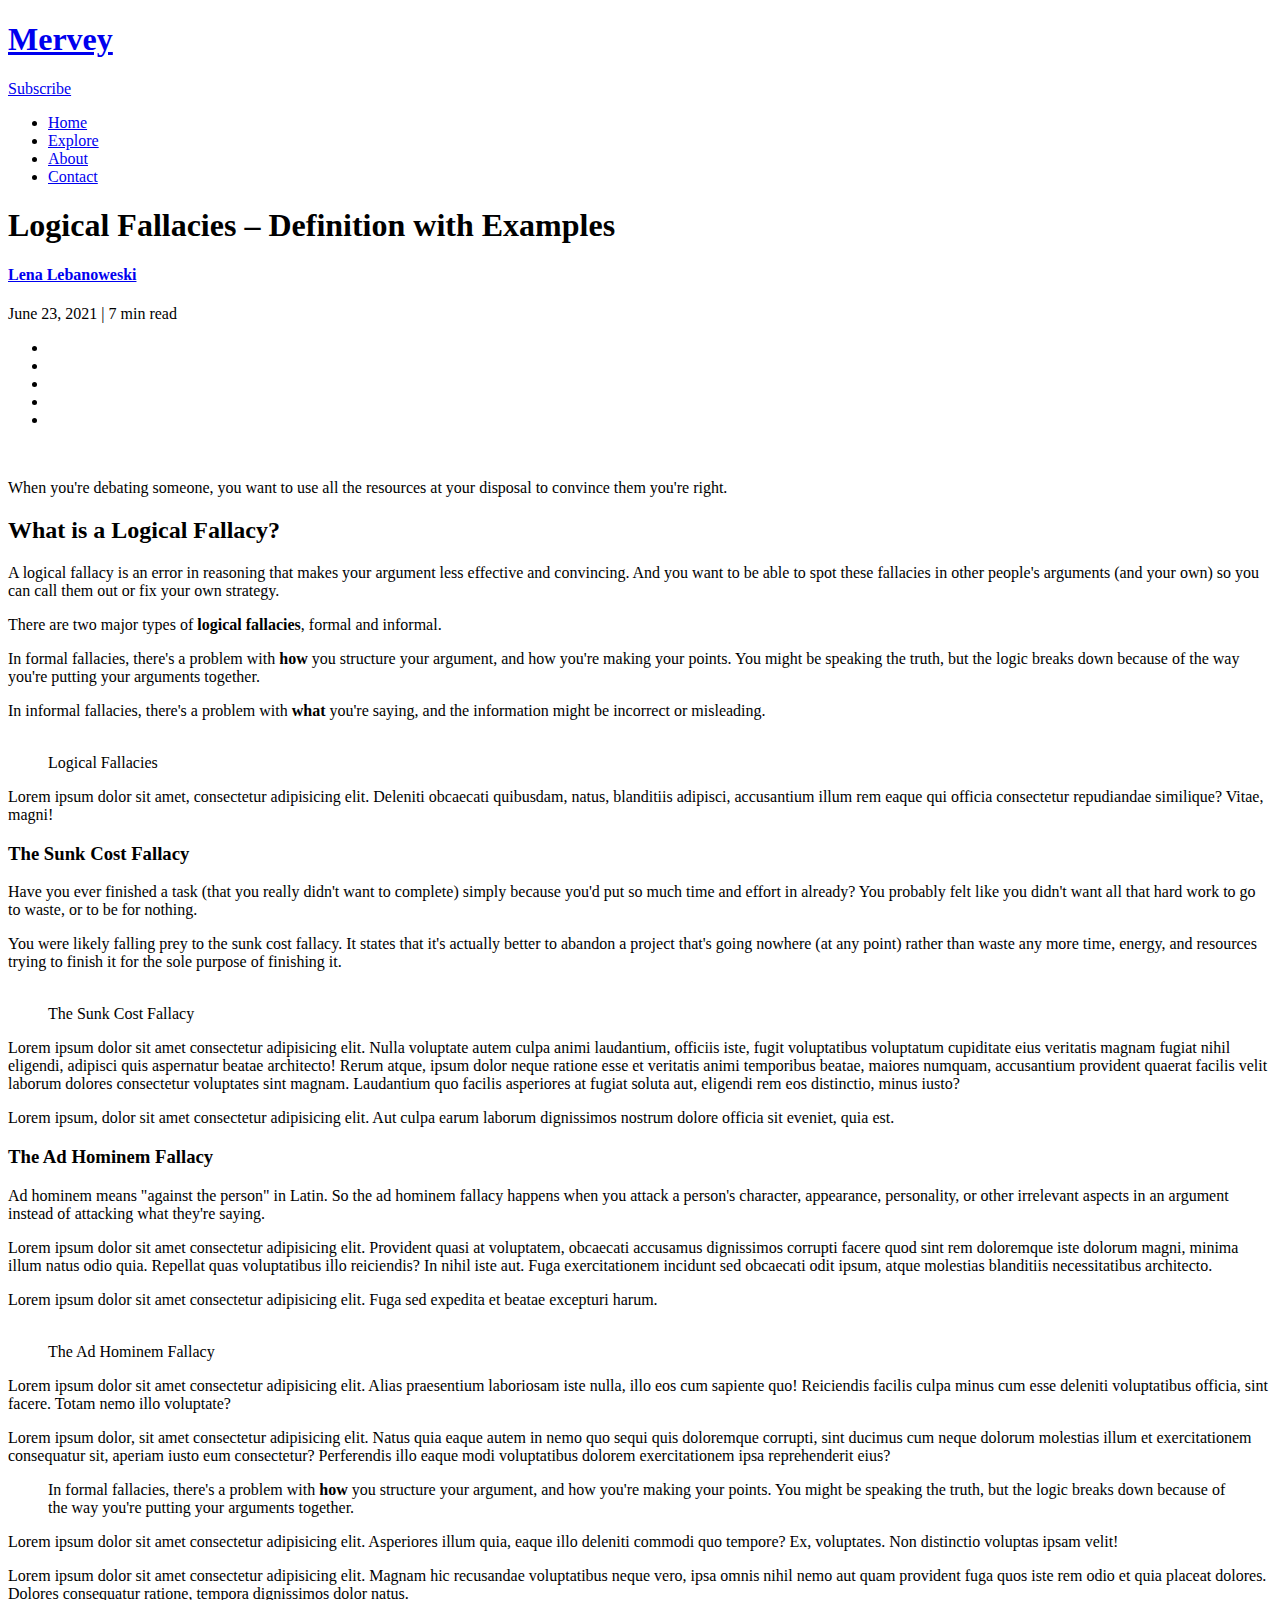
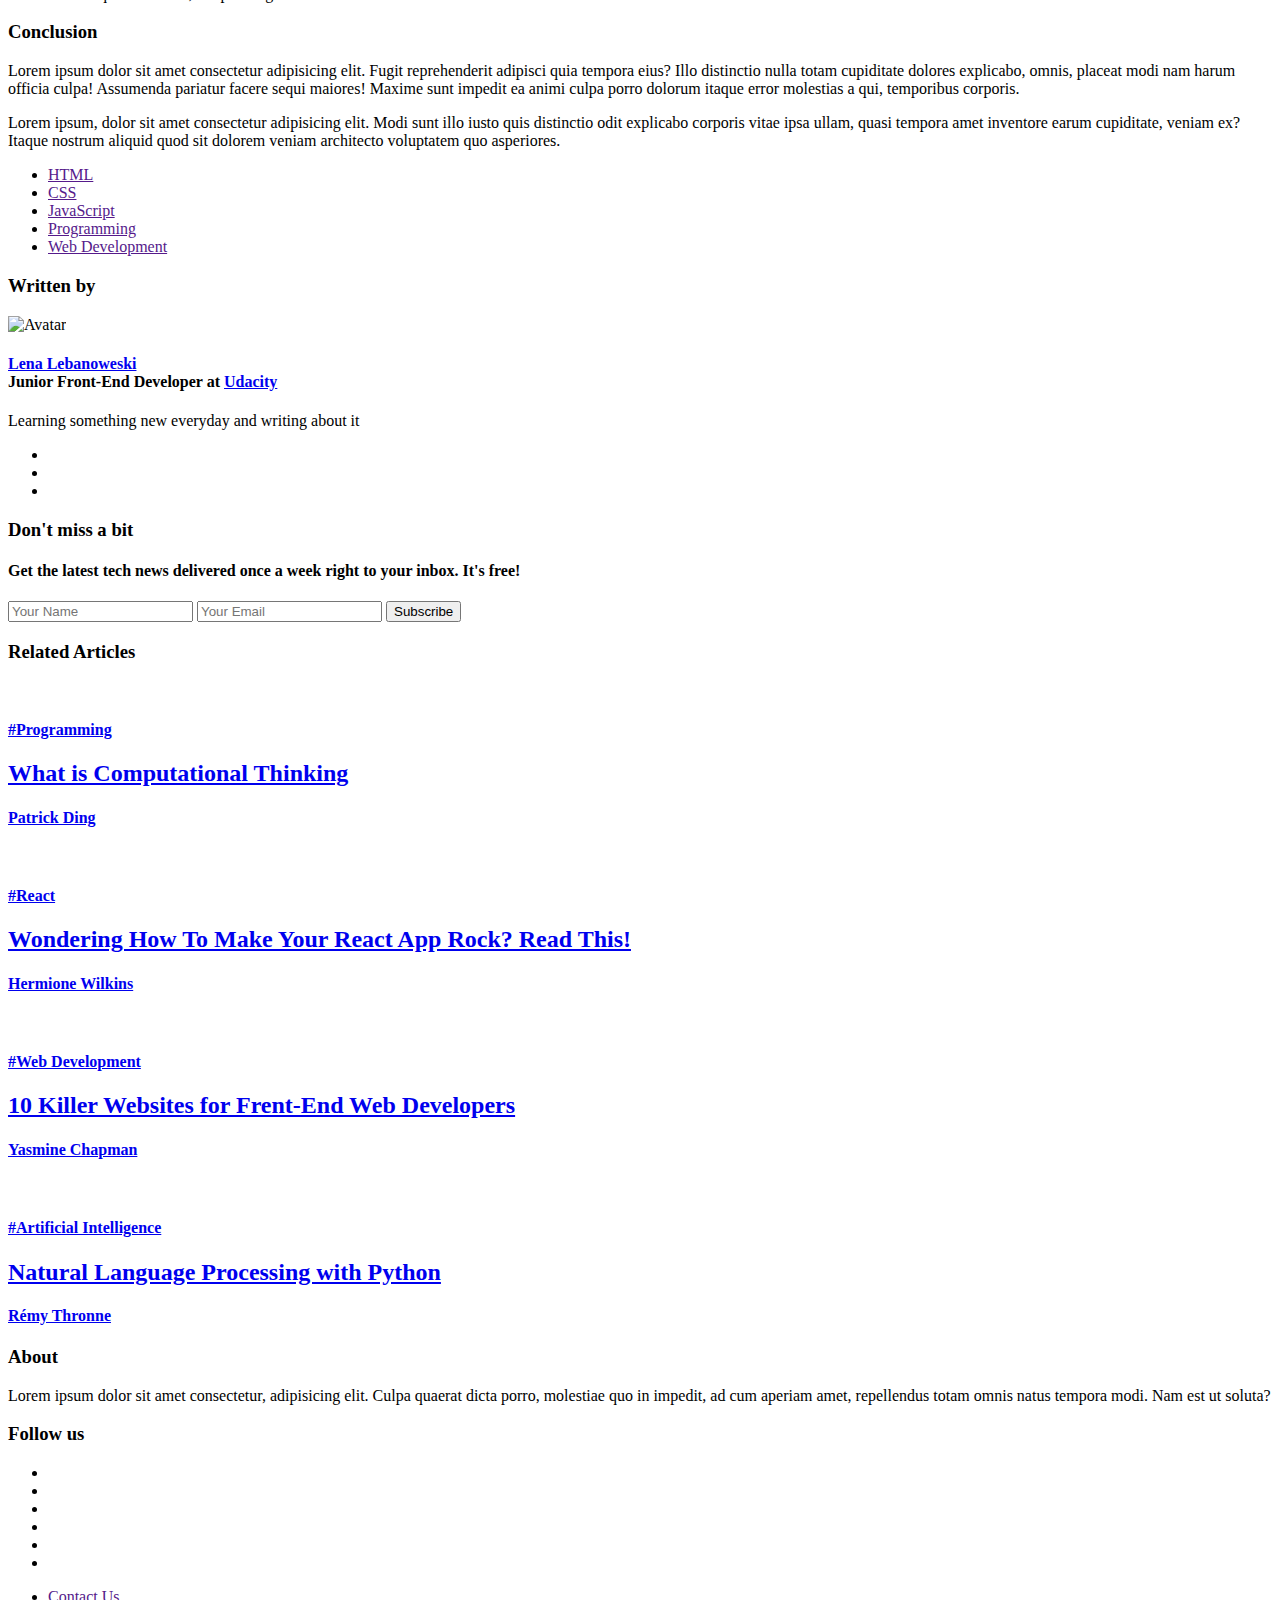
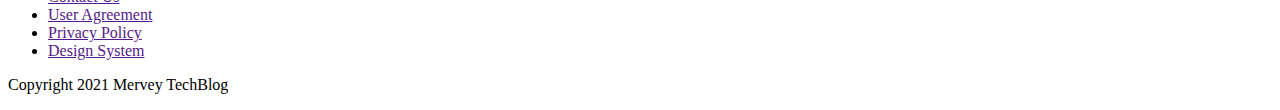
==== html/post.html @ 6711be37 "style: minor updates" ====
<!DOCTYPE html>
<html lang="en">
<head>
  <meta charset="UTF-8">
  <meta http-equiv="X-UA-Compatible" content="IE=edge">
  <meta name="viewport" content="width=device-width, initial-scale=1.0">
  <link rel="stylesheet" href="../css/main.css">

  <title>Post</title>
</head>
<body>
  <div class="page-container grid grid-post">
    <header role="banner">
      <div class="header-container">
        <h1 class="logo"><a href="../index.html" class="logo-link">Mervey</a></h1>
        
        <div class="cta-top"><a href="#cta" class="btn-primary">Subscribe</a></div>

        <nav class="navbar" role="navigation">
          <ul>
            <li class="nav-item"><a href="../index.html" class="nav-link">Home</a></li>
            <li class="nav-item"><a href="#" class="nav-link">Explore</a></li>
            <li class="nav-item"><a href="#" class="nav-link">About</a></li>
            <li class="nav-item"><a href="#" class="nav-link">Contact</a></li>
          </ul>
        </nav>
      </div>
    </header>

    <article class="post grid grid-post-content" role="main">
      <section class="post-header">
        <H1 class="post-title">Logical Fallacies – Definition with Examples</H1>      
    
        <div class="post-meta">
          <div class="infobar">
            <H4 class="author-info"><a href="#">Lena Lebanoweski</a></H4>
            <p><span class="date">June 23, 2021</span> | <span class="time">7 min read</span></p>
          </div>

          <ul class="social-list">
            <li><a href="#"><i class="icon icon-s facebook-icon" title="Facebook"></i></a></li>
            <li><a href="#"><i class="icon icon-s twitter-icon" title="Twitter"></i></a></li>
            <li><a href="#"><i class="icon icon-s linkedin-icon" title="LinkedIn"></i></a></li>
            <li><a href="#"><i class="icon icon-s email-icon" title="Email"></i></a></li>
            <li><a href="#"><i class="icon icon-s bookmark-icon" title="Save story"></i></a></li>
          </ul>
        </div>
      </section>
  
      <section class="post-main-media">
        <img src="../img/post/post-main-image.jpg" class="post-main-image" alt="">
      </section>
  
      <section class="post-body">
  
        <p class="post-intro">When you're debating someone, you want to use all the resources at your disposal to convince them you're right.</p>
        
        <h2>What is a Logical Fallacy?</h2>
        
        <p>A logical fallacy is an error in reasoning that makes your argument less effective and convincing. And you want to be able to spot these fallacies in other people's arguments (and your own) so you can call them out or fix your own strategy.</p>
        
        <p>There are two major types of <b class="keywords">logical fallacies</b>, formal and informal.</p>
        
        <p>In formal fallacies, there's a problem with <strong>how</strong> you structure your argument, and how you're making your points. You might be speaking the truth, but the logic breaks down because of the way you're putting your arguments together.</p>

        <p>In informal fallacies, there's a problem with <strong>what</strong> you're saying, and the information might be incorrect or misleading.</p>

        <figure>
          <img src="../img/post/logical-fallacy.jpg" class="post-image" alt="">
          <figcaption class="post-image-caption">Logical Fallacies</figcaption>
        </figure>

        <p>Lorem ipsum dolor sit amet, consectetur adipisicing elit. Deleniti obcaecati quibusdam, natus, blanditiis adipisci, accusantium illum rem eaque qui officia consectetur repudiandae similique? Vitae, magni!</p>

        <h3>The Sunk Cost Fallacy</h3>
        
        
        <p>Have you ever finished a task (that you really didn't want to complete) simply because you'd put so much time and effort in already? You probably felt like you didn't want all that hard work to go to waste, or to be for nothing.</p>

        <p>You were likely falling prey to the sunk cost fallacy. It states that it's actually better to abandon a project that's going nowhere (at any point) rather than waste any more time, energy, and resources trying to finish it for the sole purpose of finishing it.</p>

        <figure>
          <img src="../img/post/sunk-cost-fallacy.jpg" class="post-image" alt="">
          <figcaption class="post-image-caption">The Sunk Cost Fallacy</figcaption>
        </figure>

        <p>Lorem ipsum dolor sit amet consectetur adipisicing elit. Nulla voluptate autem culpa animi laudantium, officiis iste, fugit voluptatibus voluptatum cupiditate eius veritatis magnam fugiat nihil eligendi, adipisci quis aspernatur beatae architecto! Rerum atque, ipsum dolor neque ratione esse et veritatis animi temporibus beatae, maiores numquam, accusantium provident quaerat facilis velit laborum dolores consectetur voluptates sint magnam. Laudantium quo facilis asperiores at fugiat soluta aut, eligendi rem eos distinctio, minus iusto?</p>

        <p>Lorem ipsum, dolor sit amet consectetur adipisicing elit. Aut culpa earum laborum dignissimos nostrum dolore officia sit eveniet, quia est.</p>

        <h3>The Ad Hominem Fallacy</h3>

        <p>Ad hominem means "against the person" in Latin. So the ad hominem fallacy happens when you attack a person's character, appearance, personality, or other irrelevant aspects in an argument instead of attacking what they're saying.</p>
        
        <p>Lorem ipsum dolor sit amet consectetur adipisicing elit. Provident quasi at voluptatem, obcaecati accusamus dignissimos corrupti facere quod sint rem doloremque iste dolorum magni, minima illum natus odio quia. Repellat quas voluptatibus illo reiciendis? In nihil iste aut. Fuga exercitationem incidunt sed obcaecati odit ipsum, atque molestias blanditiis necessitatibus architecto.</p>
        
        <p>Lorem ipsum dolor sit amet consectetur adipisicing elit. Fuga sed expedita et beatae excepturi harum.</p>

        <figure>
          <img src="../img/post/ad-hominem-fallacy.jpg" class="post-image" alt="">
          <figcaption class="post-image-caption">The Ad Hominem Fallacy</figcaption>
        </figure>

        <p>Lorem ipsum dolor sit amet consectetur adipisicing elit. Alias praesentium laboriosam iste nulla, illo eos cum sapiente quo! Reiciendis facilis culpa minus cum esse deleniti voluptatibus officia, sint facere. Totam nemo illo voluptate?</p>

        <p>Lorem ipsum dolor, sit amet consectetur adipisicing elit. Natus quia eaque autem in nemo quo sequi quis doloremque corrupti, sint ducimus cum neque dolorum molestias illum et exercitationem consequatur sit, aperiam iusto eum consectetur? Perferendis illo eaque modi voluptatibus dolorem exercitationem ipsa reprehenderit eius?</p>

        <blockquote>
          <p class="quote">In formal fallacies, there's a problem with <strong>how</strong> you structure your argument, and how you're making your points. You might be speaking the truth, but the logic breaks down because of the way you're putting your arguments together.</p>
        </blockquote>

        <p>Lorem ipsum dolor sit amet consectetur adipisicing elit. Asperiores illum quia, eaque illo deleniti commodi quo tempore? Ex, voluptates. Non distinctio voluptas ipsam velit!</p>

        <p>Lorem ipsum dolor sit amet consectetur adipisicing elit. Magnam hic recusandae voluptatibus neque vero, ipsa omnis nihil nemo aut quam provident fuga quos iste rem odio et quia placeat dolores. Dolores consequatur ratione, tempora dignissimos dolor natus.</p>

        <h3>Conclusion</h3>

        <p>Lorem ipsum dolor sit amet consectetur adipisicing elit. Fugit reprehenderit adipisci quia tempora eius? Illo distinctio nulla totam cupiditate dolores explicabo, omnis, placeat modi nam harum officia culpa! Assumenda pariatur facere sequi maiores! Maxime sunt impedit ea animi culpa porro dolorum itaque error molestias a qui, temporibus corporis.</p>

        <p>Lorem ipsum, dolor sit amet consectetur adipisicing elit. Modi sunt illo iusto quis distinctio odit explicabo corporis vitae ipsa ullam, quasi tempora amet inventore earum cupiditate, veniam ex? Itaque nostrum aliquid quod sit dolorem veniam architecto voluptatem quo asperiores.</p>
  
      </section>

      <section class="tags">
        <ul class="tags-list">
          <li class="tag-item"><a href="" class="tag-link">HTML</a></li>
          <li class="tag-item"><a href="" class="tag-link">CSS</a></li>
          <li class="tag-item"><a href="" class="tag-link">JavaScript</a></li>
          <li class="tag-item"><a href="" class="tag-link">Programming</a></li>
          <li class="tag-item"><a href="" class="tag-link">Web Development</a></li>
        </ul>
      </section>
      
      <section class="author-profile">
        <h3 class="section-title">Written by</h3>
        <div class="card-container">
          <div class="card-header">
            <img src="../img/avatar/L-Lebanoweski.jpg" alt="Avatar" class="avatar-l">
            <H4 class="author-info"><a href="#">Lena Lebanoweski</a><br><span>Junior Front-End Developer at <a href="#" class="company-link">Udacity</a></span></H4>
            
          </div>
          <div class="card-body">
            <p class="summary">Learning something new everyday and writing about it</p>
          </div>
          <div class="card-footer">
            <ul class="social-list">
              <li><a href="#"><i class="icon icon-s facebook-icon"></i></a></li>
              <li><a href="#"><i class="icon icon-s twitter-icon"></i></a></li>
              <li><a href="#"><i class="icon icon-s linkedin-icon"></i></a></li>
            </ul>
          </div>
        </div>
      </section>

    </article>

    <aside id="post-sidebar"> 
      <section class="cta" id="cta">
        <H3>Don't miss a bit</H3>
        <h4>Get the latest tech news delivered once a week right to your inbox. It's free!</h4>
        <form action="">
          <input id="name" type="text" placeholder="Your Name">
          <input id="email" type="email" placeholder="Your Email">
          <input class="btn-primary" type="submit" name="subscribe" value="Subscribe">
        </form>
      </section> 

      <section class="related">
        <h3 class="section-title">Related Articles</h3>
        <div class="related-container">

          <article class="card">
            <a href="#" class="image-link"><img src="../img/home/latest-2.jpeg" alt="" class="card-img"></a>
            <div class="card-container">
              <div class="card-header">
                <H4 class="post-tag"><a href="#" class="tag-link">#Programming</a></H4>
              </div>
              <div class="card-body">
                <H2 class="headline"><a href="#">What is Computational Thinking</a></H2>
              </div>
              <div class="card-footer">
                <H4 class="author-info"><a href="#">Patrick Ding</a></H4>
              </div>
            </div>
          </article>

          <article class="card">
            <a href="#" class="image-link"><img src="../img/home/featured-1.jpg" alt="" class="card-img"></a>
            <div class="card-container">
              <div class="card-header">
                <H4 class="post-tag"><a href="#" class="tag-link">#React</a></H4>
              </div>
              <div class="card-body">
                <H2 class="headline"><a href="#">Wondering How To Make Your React App Rock? Read This!</a></H2>
              </div>
              <div class="card-footer">
                <H4 class="author-info"><a href="#">Hermione Wilkins</a></H4>
              </div>
            </div>
          </article>

          <article class="card">
            <a href="#" class="image-link"><img src="../img/home/featured-3.jpg" alt="" class="card-img"></a>
            <div class="card-container">
              <div class="card-header">
                <H4 class="post-tag"><a href="#" class="tag-link">#Web Development</a></H4>
              </div>
              <div class="card-body">
                <H2 class="headline"><a href="#">10 Killer Websites for Frent-End Web Developers</a></H2>
              </div>
              <div class="card-footer">
                <H4 class="author-info"><a href="#">Yasmine Chapman</a></H4>
              </div>
            </div>
          </article>

          <article class="card">
            <a href="#" class="image-link"><img src="../img/home/latest-4.jpg" alt="" class="card-img"></a>
            <div class="card-container">
              <div class="card-header">
                <H4 class="post-tag"><a href="#" class="tag-link">#Artificial Intelligence</a></H4>
              </div>
              <div class="card-body">
                <H2 class="headline"><a href="#">Natural Language Processing with Python</a></H2>
              </div>
              <div class="card-footer">
                <H4 class="author-info"><a href="#">Rémy Thronne</a></H4>
              </div>
            </div>
          </article>
          
        </div>
      </section>

    </aside>

    <footer role="contentinfo">
      <div class="about">
        <div class="about-wrap">
          <H3 class="section-title">About</H3>
          <p>Lorem ipsum dolor sit amet consectetur, adipisicing elit. Culpa quaerat dicta porro, molestiae quo in impedit, ad cum aperiam amet, repellendus totam omnis natus tempora modi. Nam est ut soluta?</p>
        </div>
      </div>
  
      <div class="social">
        <div class="social-container">
          <H3 class="section-title">Follow us</H3>
          <ul class="social-list">
            <li><a href="#"><i class="icon icon-l facebook-icon"></i></a></li>
            <li><a href="#"><i class="icon icon-l twitter-icon"></i></a></li>
            <li><a href="#"><i class="icon icon-l pinterest-icon"></i></a></li>
            <li><a href="#"><i class="icon icon-l youtube-icon"></i></a></li>
            <li><a href="#"><i class="icon icon-l instagram-icon"></i></a></li>
            <li><a href="#"><i class="icon icon-l linkedin-icon"></i></a></li>
          </ul>
        </div>
      </div>
  
      
      <ul class="footer-list">
        <li><a href="">Contact Us</a></li>
        <li><a href="">User Agreement</a></li>
        <li><a href="">Privacy Policy</a></li>
        <li><a href="">Design System</a></li>
      </ul>
      
      <p class="copyright">Copyright 2021 Mervey TechBlog</p>
    </footer>
  </div>

</body>
</html>
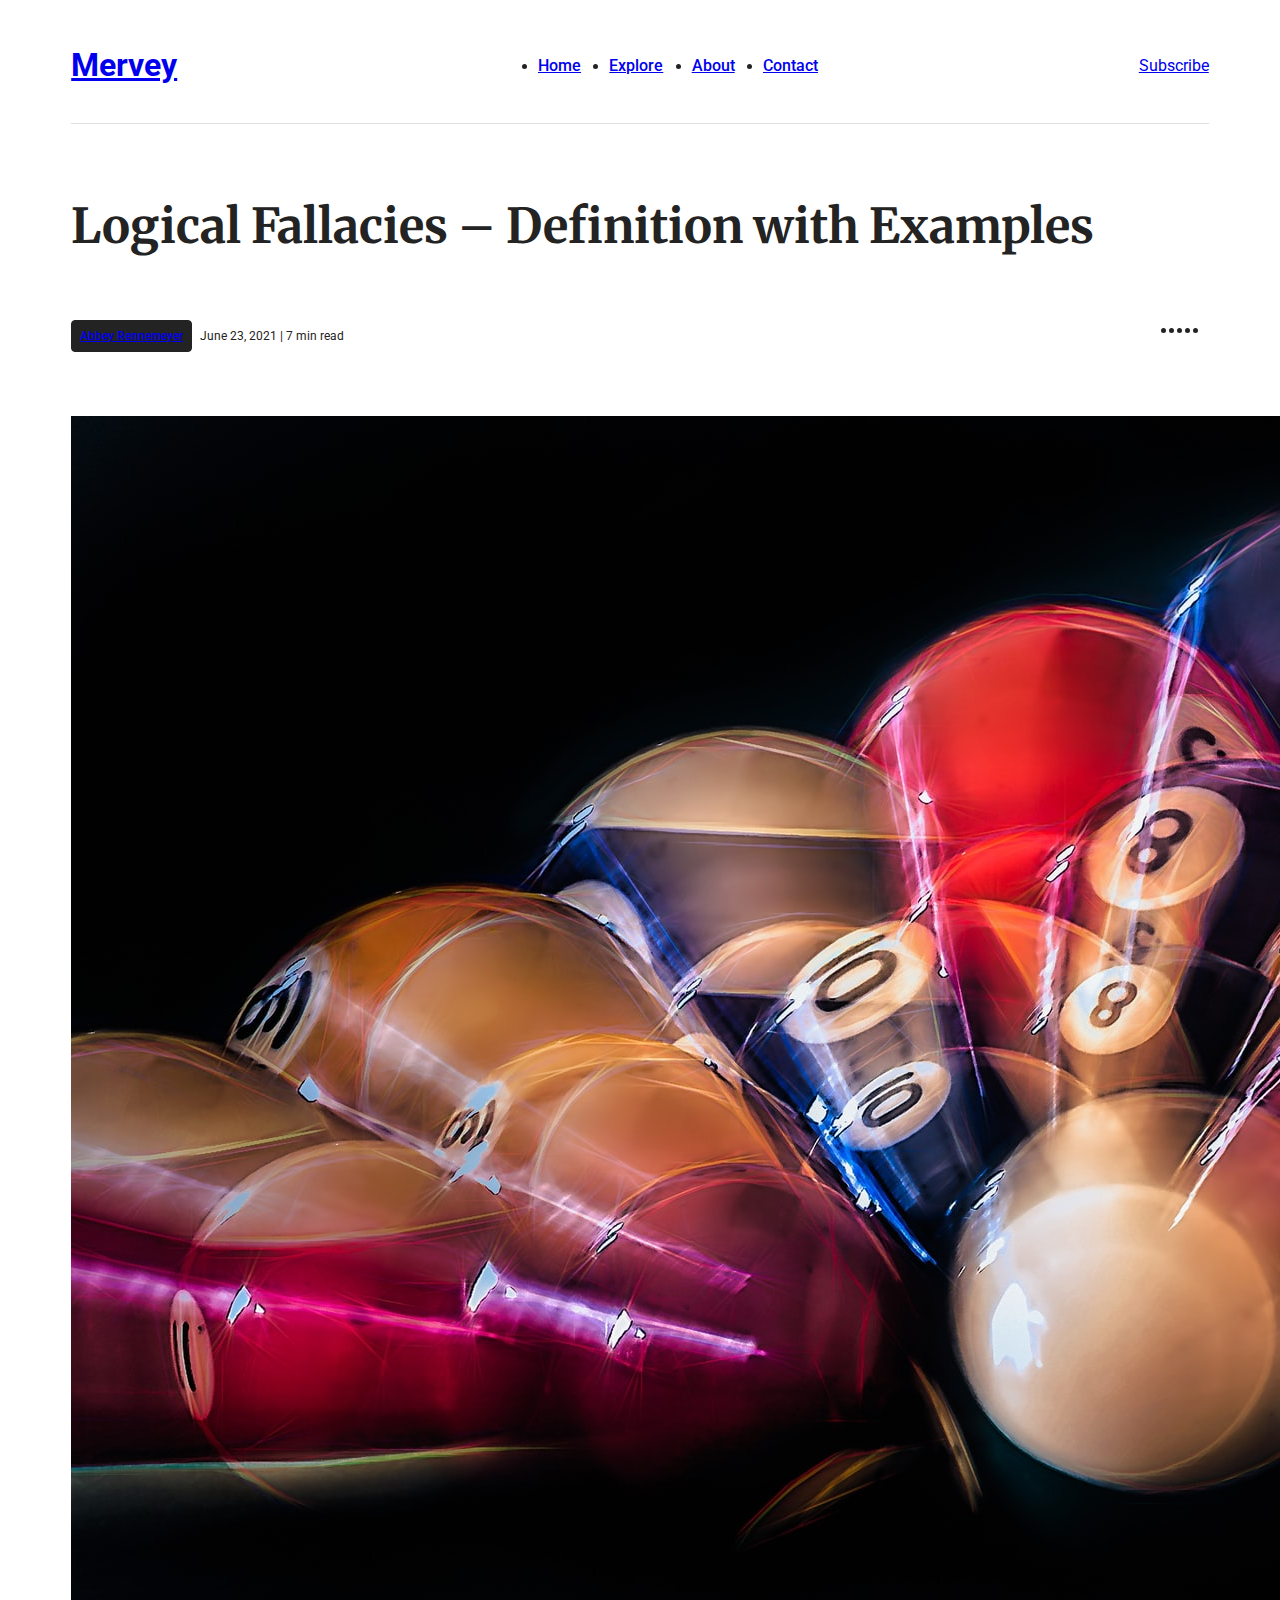
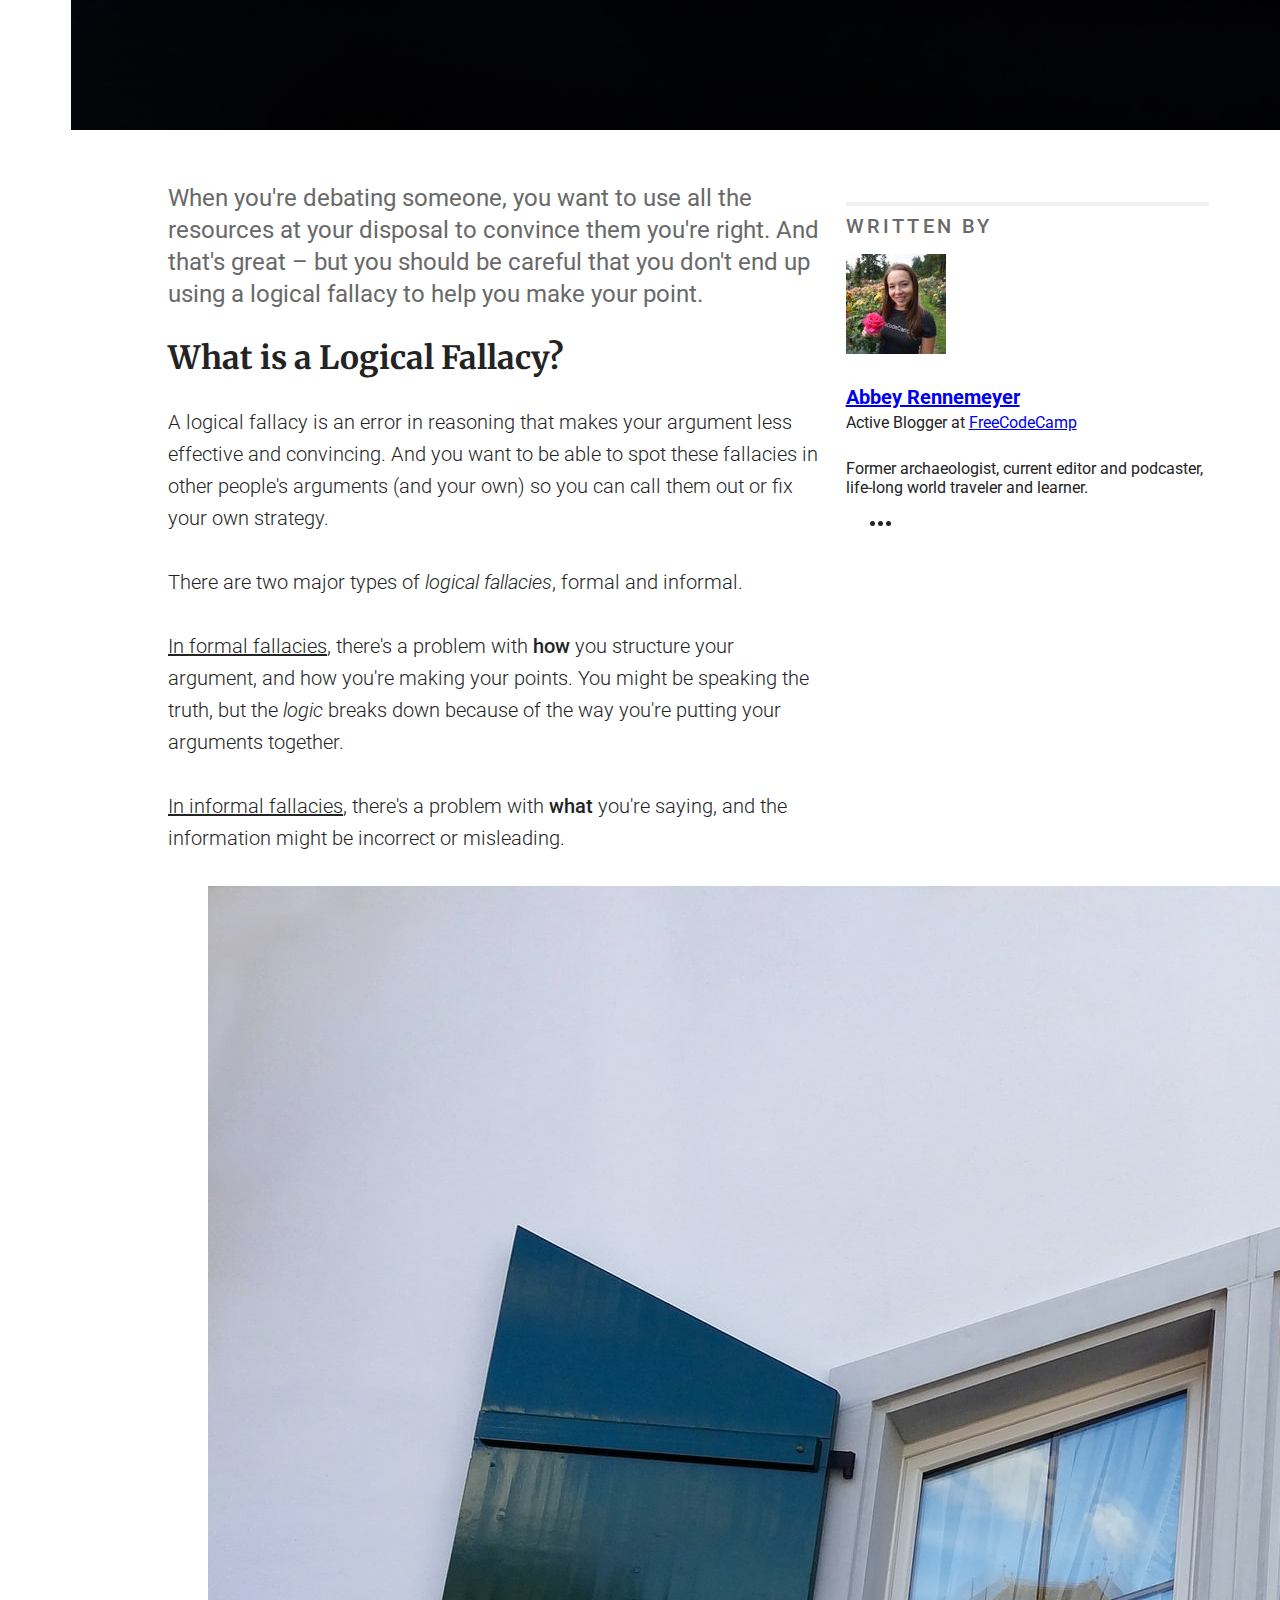
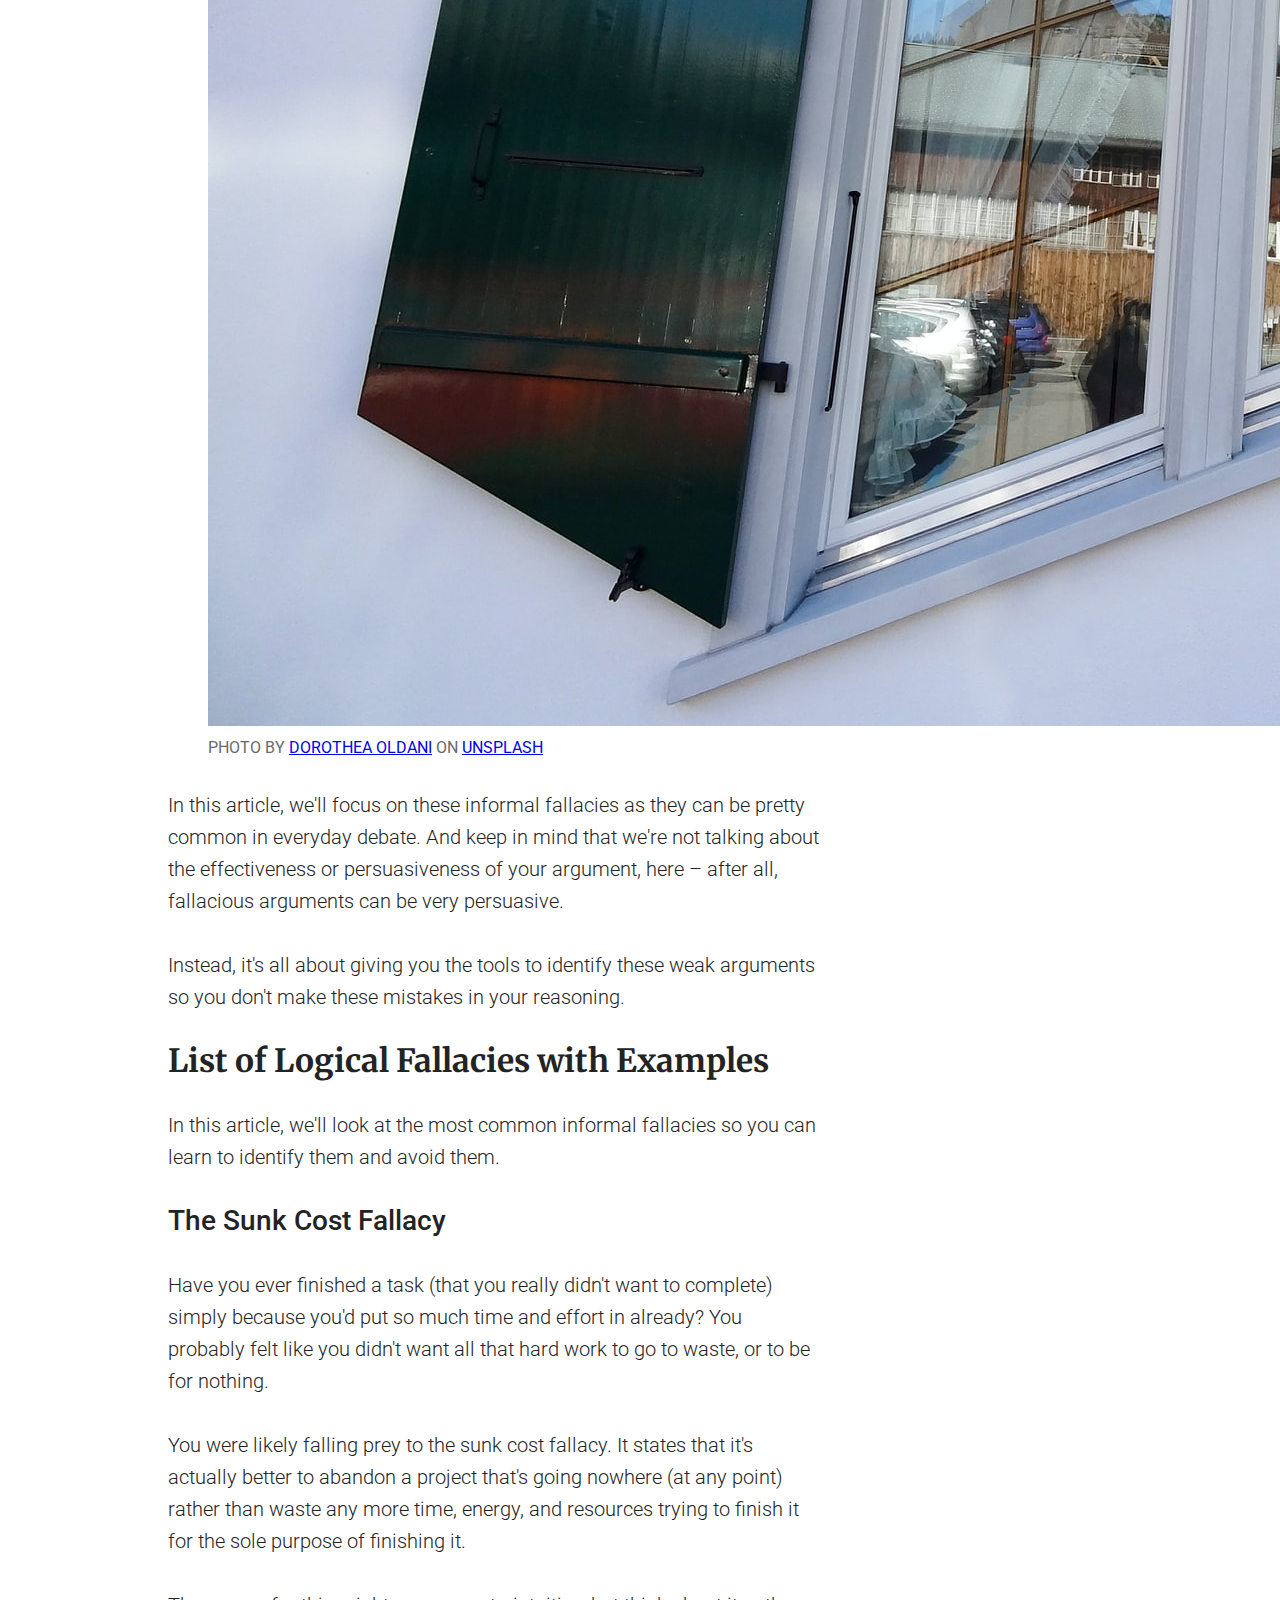
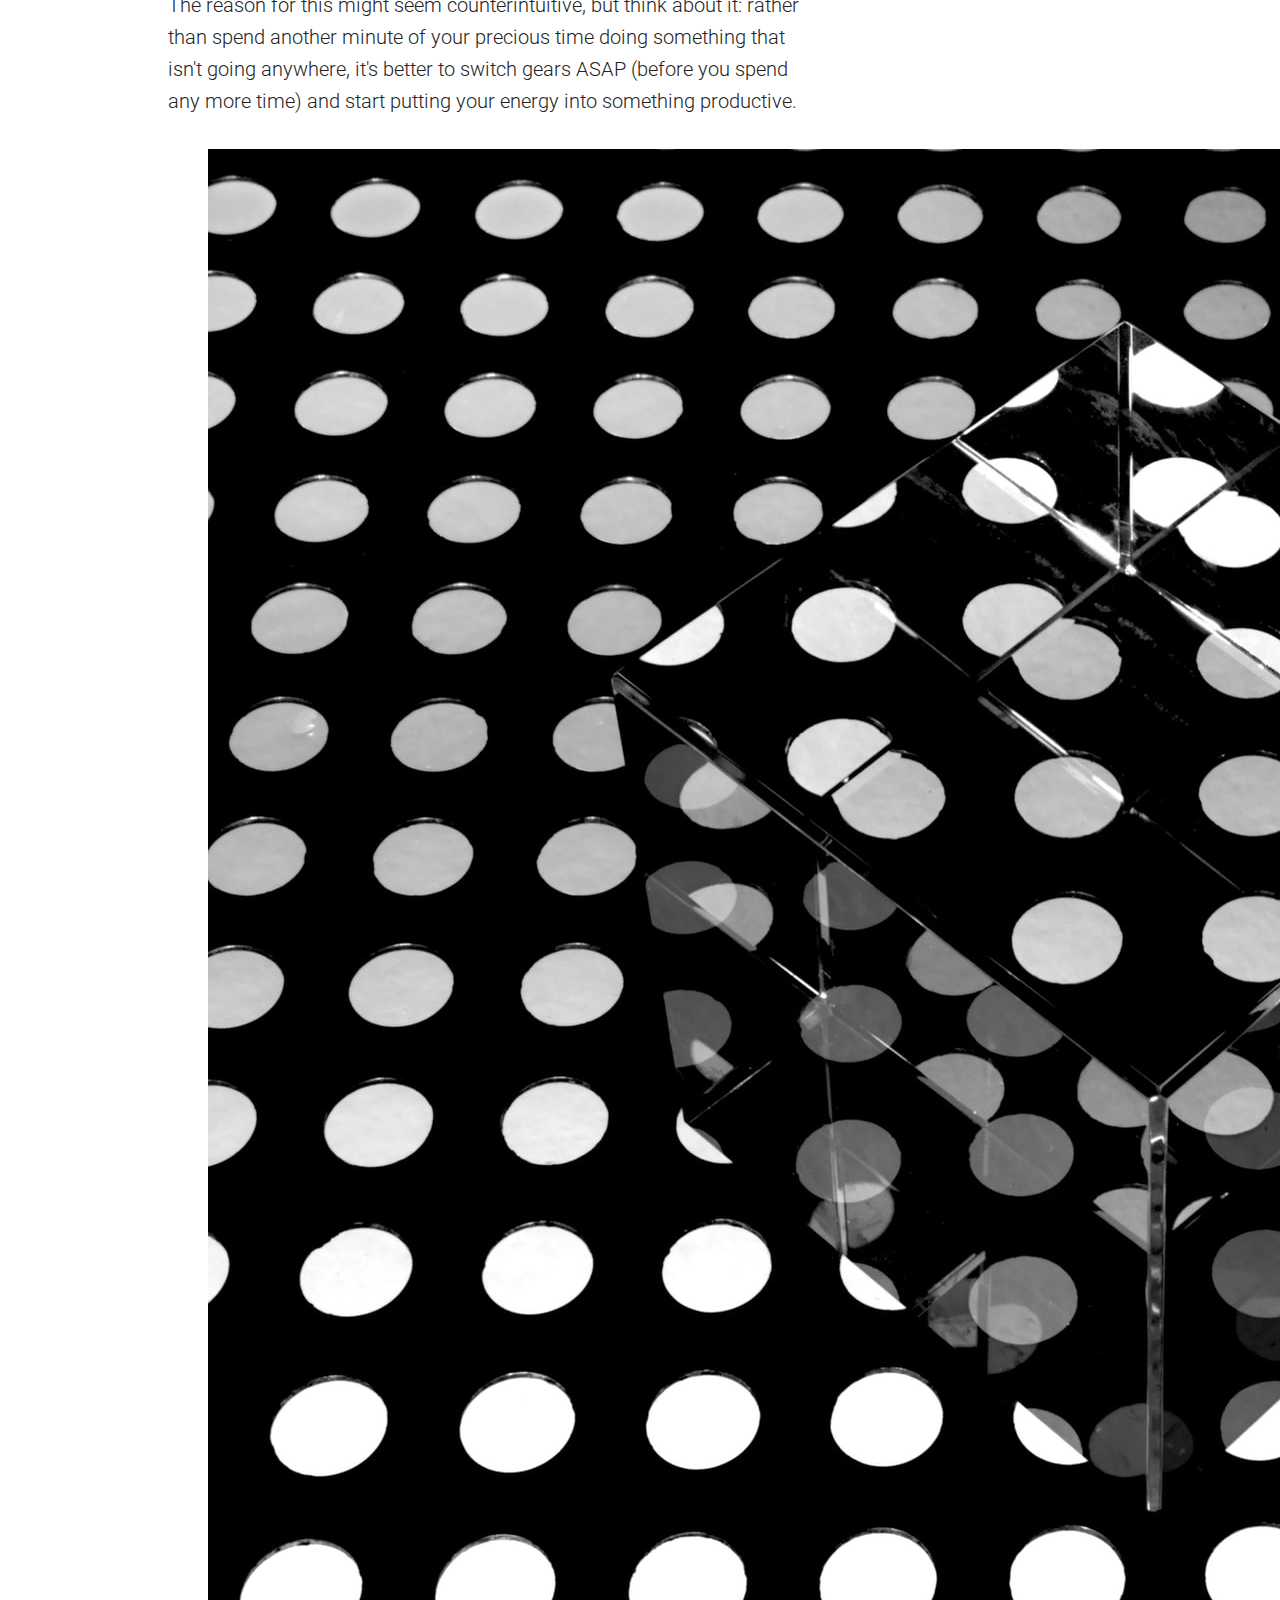
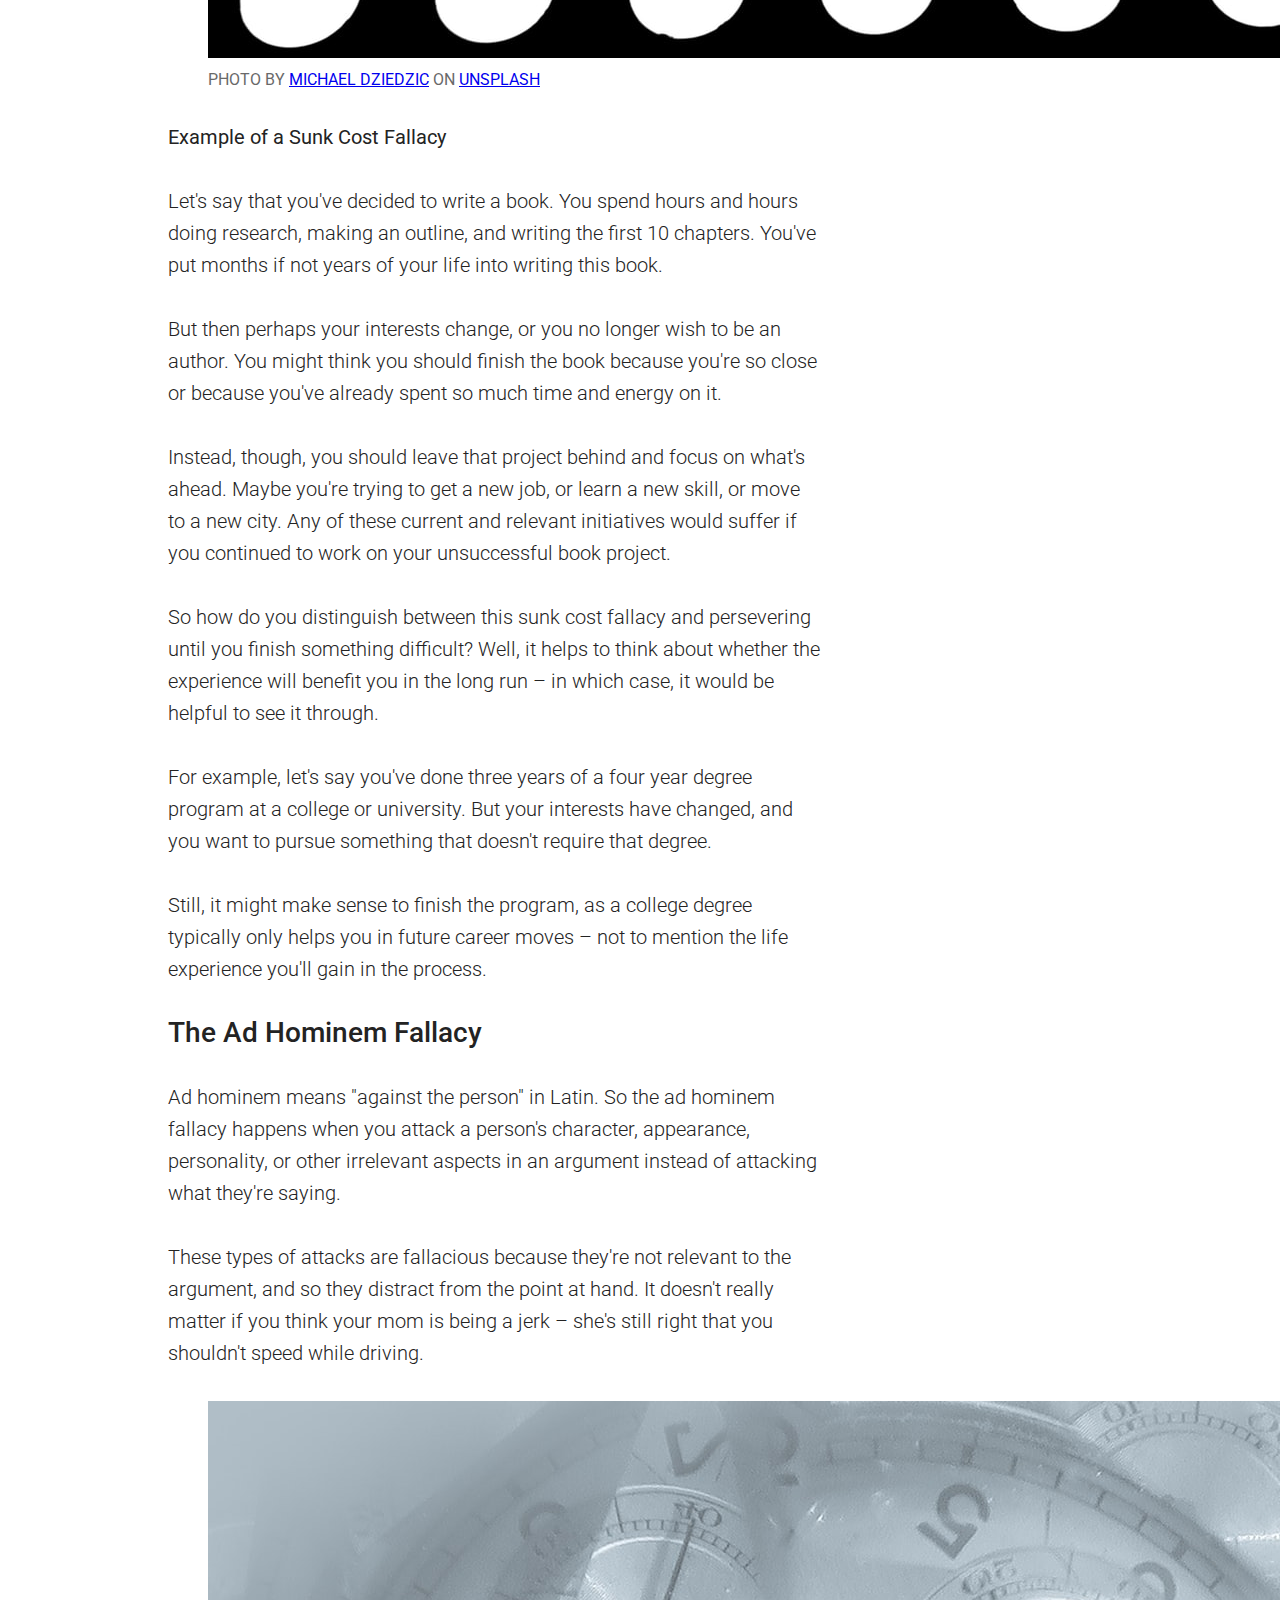
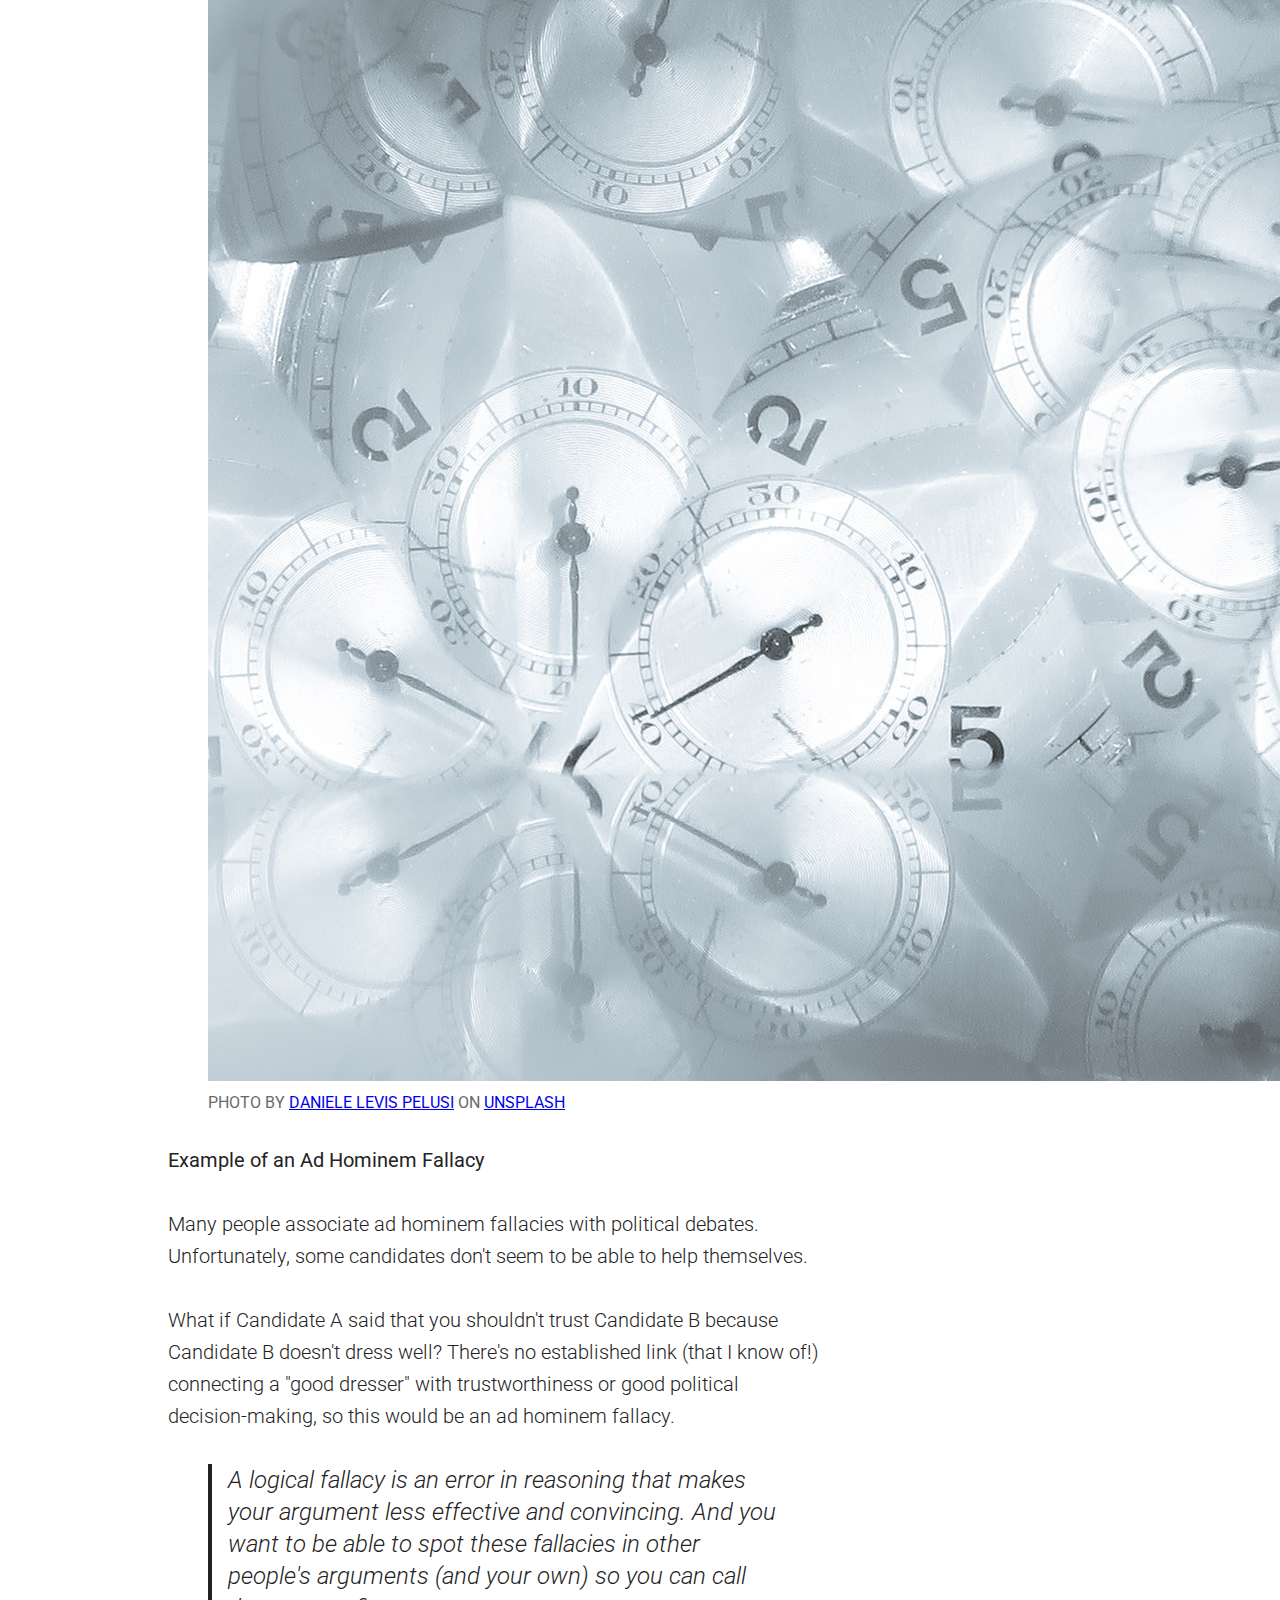
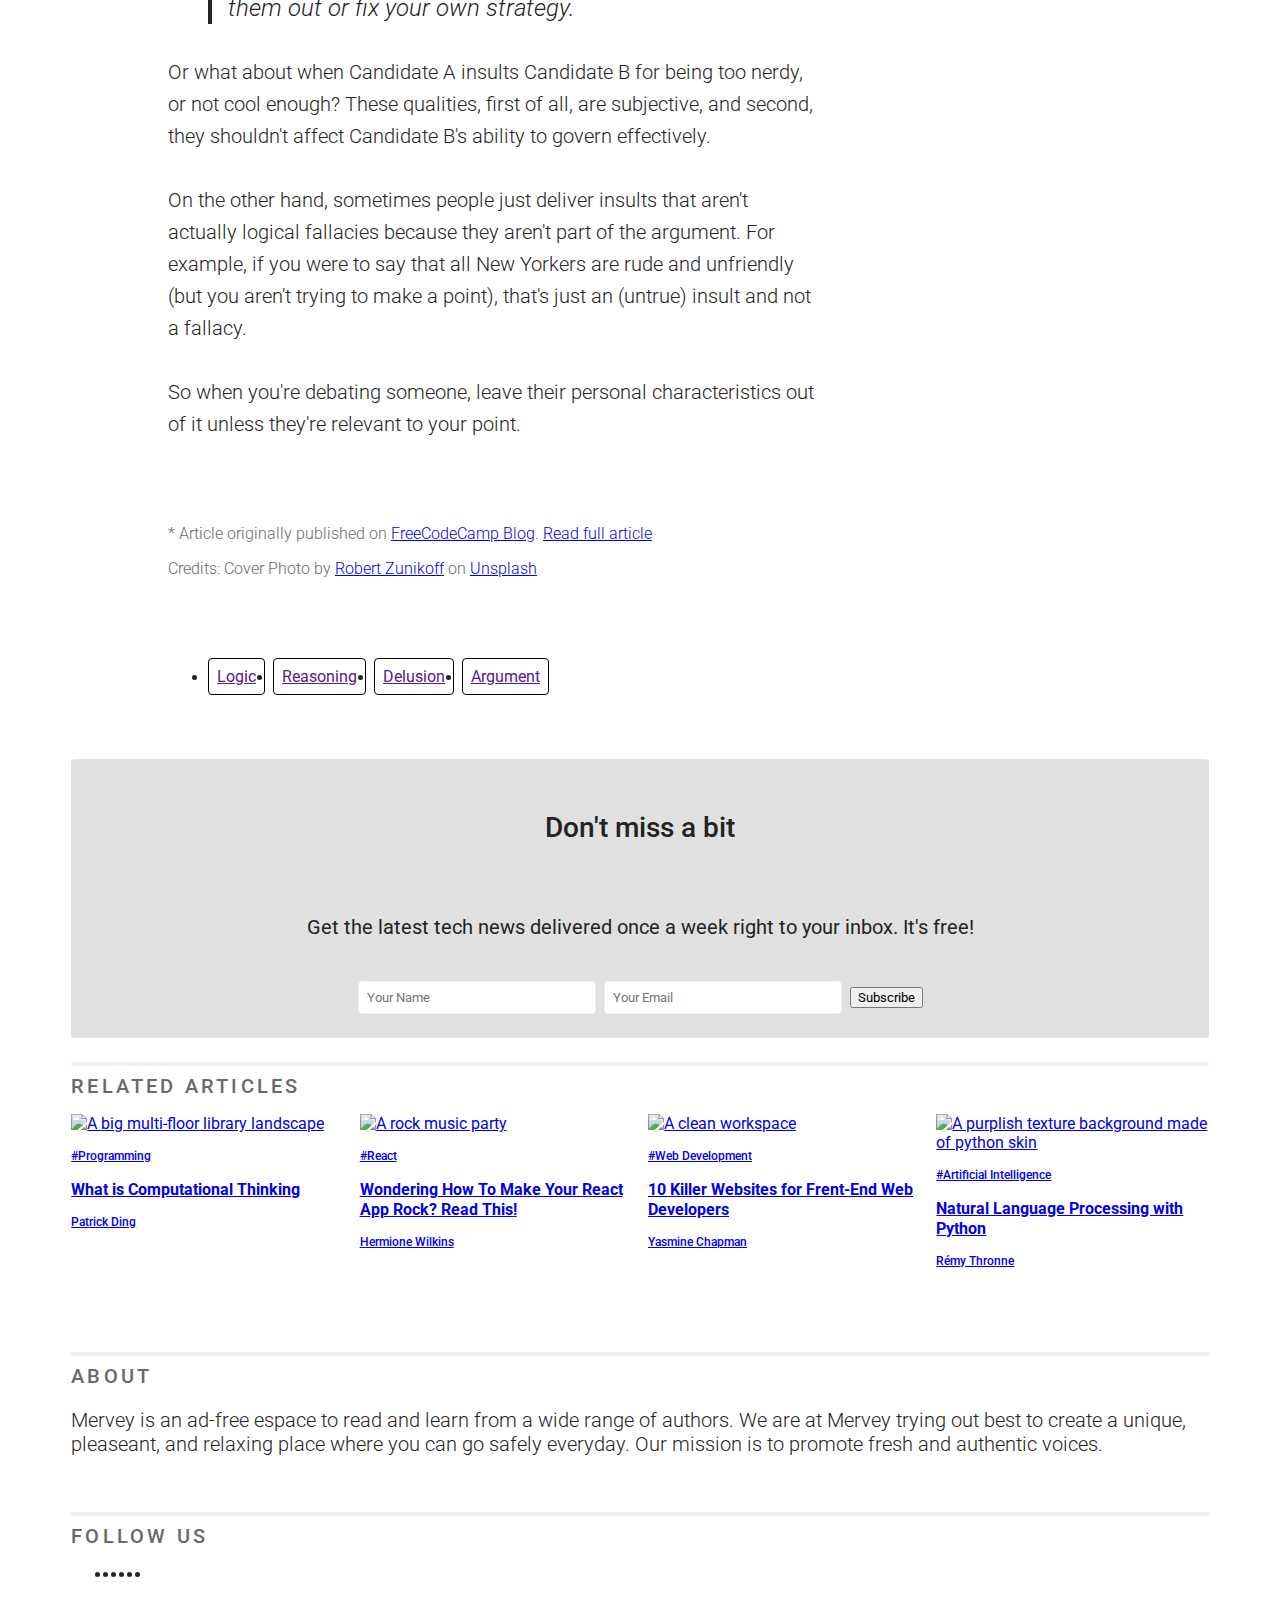
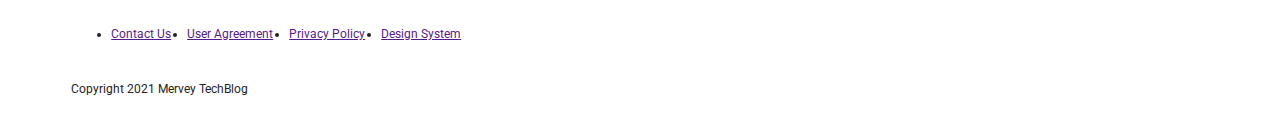
==== commit f992cfed: "fix: fix some issues" ====
--- a/html/post.html
+++ b/html/post.html
@@ -20,7 +20,7 @@
           <ul>
             <li class="nav-item"><a href="../index.html" class="nav-link">Home</a></li>
             <li class="nav-item"><a href="#" class="nav-link">Explore</a></li>
-            <li class="nav-item"><a href="#" class="nav-link">About</a></li>
+            <li class="nav-item"><a href="#footer" class="nav-link">About</a></li>
             <li class="nav-item"><a href="#" class="nav-link">Contact</a></li>
           </ul>
         </nav>
@@ -33,7 +33,7 @@
     
         <div class="post-meta">
           <div class="infobar">
-            <H4 class="author-info"><a href="#">Lena Lebanoweski</a></H4>
+            <H4 class="author-info"><a href="#">Abbey Rennemeyer</a></H4>
             <p><span class="date">June 23, 2021</span> | <span class="time">7 min read</span></p>
           </div>
 
@@ -48,29 +48,35 @@
       </section>
   
       <section class="post-main-media">
-        <img src="../img/post/post-main-image.jpg" class="post-main-image" alt="">
+        <img src="../img/post/post-cover-img.jpg" class="post-cover-image" alt="Billiard balls collision">
       </section>
   
       <section class="post-body">
   
-        <p class="post-intro">When you're debating someone, you want to use all the resources at your disposal to convince them you're right.</p>
+        <p class="post-intro">When you're debating someone, you want to use all the resources at your disposal to convince them you're right. And that's great – but you should be careful that you don't end up using a logical fallacy to help you make your point.</p>
         
         <h2>What is a Logical Fallacy?</h2>
         
         <p>A logical fallacy is an error in reasoning that makes your argument less effective and convincing. And you want to be able to spot these fallacies in other people's arguments (and your own) so you can call them out or fix your own strategy.</p>
         
-        <p>There are two major types of <b class="keywords">logical fallacies</b>, formal and informal.</p>
-        
-        <p>In formal fallacies, there's a problem with <strong>how</strong> you structure your argument, and how you're making your points. You might be speaking the truth, but the logic breaks down because of the way you're putting your arguments together.</p>
-
-        <p>In informal fallacies, there's a problem with <strong>what</strong> you're saying, and the information might be incorrect or misleading.</p>
+        <p>There are two major types of <em class="keyword">logical fallacies</em>, formal and informal.</p>
+        
+        <p><u>In formal fallacies</u>, there's a problem with <strong>how</strong> you structure your argument, and how you're making your points. You might be speaking the truth, but the <em class="keyword">logic</em> breaks down because of the way you're putting your arguments together.</p>
+
+        <p><u>In informal fallacies</u>, there's a problem with <strong>what</strong> you're saying, and the information might be incorrect or misleading.</p>
 
         <figure>
-          <img src="../img/post/logical-fallacy.jpg" class="post-image" alt="">
-          <figcaption class="post-image-caption">Logical Fallacies</figcaption>
+          <img src="../img/post/post-img-1.jpg" class="post-image" alt="A visual illusion on a window ">
+          <figcaption class="post-image-caption">Photo by <a href="https://unsplash.com/@dorographie?utm_source=unsplash&utm_medium=referral&utm_content=creditCopyText">Dorothea OLDANI</a> on <a href="https://unsplash.com/s/photos/confusion?utm_source=unsplash&utm_medium=referral&utm_content=creditCopyText">Unsplash</a></figcaption>
         </figure>
 
-        <p>Lorem ipsum dolor sit amet, consectetur adipisicing elit. Deleniti obcaecati quibusdam, natus, blanditiis adipisci, accusantium illum rem eaque qui officia consectetur repudiandae similique? Vitae, magni!</p>
+        <p>In this article, we'll focus on these informal fallacies as they can be pretty common in everyday debate. And keep in mind that we're not talking about the effectiveness or persuasiveness of your argument, here – after all, fallacious arguments can be very persuasive.</p>
+
+        <p>Instead, it's all about giving you the tools to identify these weak arguments so you don't make these mistakes in your reasoning.</p>
+
+        <h2>List of Logical Fallacies with Examples</h2>
+
+        <p>In this article, we'll look at the most common informal fallacies so you can learn to identify them and avoid them.</p>
 
         <h3>The Sunk Cost Fallacy</h3>
         
@@ -79,55 +85,69 @@
 
         <p>You were likely falling prey to the sunk cost fallacy. It states that it's actually better to abandon a project that's going nowhere (at any point) rather than waste any more time, energy, and resources trying to finish it for the sole purpose of finishing it.</p>
 
+        <p>The reason for this might seem counterintuitive, but think about it: rather than spend another minute of your precious time doing something that isn't going anywhere, it's better to switch gears ASAP (before you spend any more time) and start putting your energy into something productive.</p>
+
         <figure>
-          <img src="../img/post/sunk-cost-fallacy.jpg" class="post-image" alt="">
-          <figcaption class="post-image-caption">The Sunk Cost Fallacy</figcaption>
+          <img src="../img/post/post-img-2.jpg" class="post-image" alt="A geometric illusion">
+          <figcaption class="post-image-caption">Photo by <a href="https://unsplash.com/@lazycreekimages?utm_source=unsplash&utm_medium=referral&utm_content=creditCopyText">Michael Dziedzic</a> on <a href="https://unsplash.com/s/photos/illusion?utm_source=unsplash&utm_medium=referral&utm_content=creditCopyText">Unsplash</a></figcaption>
         </figure>
 
-        <p>Lorem ipsum dolor sit amet consectetur adipisicing elit. Nulla voluptate autem culpa animi laudantium, officiis iste, fugit voluptatibus voluptatum cupiditate eius veritatis magnam fugiat nihil eligendi, adipisci quis aspernatur beatae architecto! Rerum atque, ipsum dolor neque ratione esse et veritatis animi temporibus beatae, maiores numquam, accusantium provident quaerat facilis velit laborum dolores consectetur voluptates sint magnam. Laudantium quo facilis asperiores at fugiat soluta aut, eligendi rem eos distinctio, minus iusto?</p>
-
-        <p>Lorem ipsum, dolor sit amet consectetur adipisicing elit. Aut culpa earum laborum dignissimos nostrum dolore officia sit eveniet, quia est.</p>
+        <h4>Example of a Sunk Cost Fallacy</h4>
+
+        <p>Let's say that you've decided to write a book. You spend hours and hours doing research, making an outline, and writing the first 10 chapters. You've put months if not years of your life into writing this book.</p>
+
+        <p>But then perhaps your interests change, or you no longer wish to be an author. You might think you should finish the book because you're so close or because you've already spent so much time and energy on it.</p>
+
+        <p>Instead, though, you should leave that project behind and focus on what's ahead. Maybe you're trying to get a new job, or learn a new skill, or move to a new city. Any of these current and relevant initiatives would suffer if you continued to work on your unsuccessful book project.</p>
+
+        <p>So how do you distinguish between this sunk cost fallacy and persevering until you finish something difficult? Well, it helps to think about whether the experience will benefit you in the long run – in which case, it would be helpful to see it through.</p>
+
+        <p>For example, let's say you've done three years of a four year degree program at a college or university. But your interests have changed, and you want to pursue something that doesn't require that degree.</p>
+
+        <p>Still, it might make sense to finish the program, as a college degree typically only helps you in future career moves – not to mention the life experience you'll gain in the process.</p>
 
         <h3>The Ad Hominem Fallacy</h3>
 
         <p>Ad hominem means "against the person" in Latin. So the ad hominem fallacy happens when you attack a person's character, appearance, personality, or other irrelevant aspects in an argument instead of attacking what they're saying.</p>
         
-        <p>Lorem ipsum dolor sit amet consectetur adipisicing elit. Provident quasi at voluptatem, obcaecati accusamus dignissimos corrupti facere quod sint rem doloremque iste dolorum magni, minima illum natus odio quia. Repellat quas voluptatibus illo reiciendis? In nihil iste aut. Fuga exercitationem incidunt sed obcaecati odit ipsum, atque molestias blanditiis necessitatibus architecto.</p>
-        
-        <p>Lorem ipsum dolor sit amet consectetur adipisicing elit. Fuga sed expedita et beatae excepturi harum.</p>
+        <p>These types of attacks are fallacious because they're not relevant to the argument, and so they distract from the point at hand. It doesn't really matter if you think your mom is being a jerk – she's still right that you shouldn't speed while driving.</p>
 
         <figure>
-          <img src="../img/post/ad-hominem-fallacy.jpg" class="post-image" alt="">
-          <figcaption class="post-image-caption">The Ad Hominem Fallacy</figcaption>
+          <img src="../img/post/post-img-3.jpg" class="post-image" alt="A visual illusion made of clocks">
+          <figcaption class="post-image-caption">Photo by <a href="https://unsplash.com/@yogidan2012?utm_source=unsplash&utm_medium=referral&utm_content=creditCopyText">Daniele Levis Pelusi</a> on <a href="https://unsplash.com/s/photos/confusion?utm_source=unsplash&utm_medium=referral&utm_content=creditCopyText">Unsplash</a>
+          </figcaption>
         </figure>
 
-        <p>Lorem ipsum dolor sit amet consectetur adipisicing elit. Alias praesentium laboriosam iste nulla, illo eos cum sapiente quo! Reiciendis facilis culpa minus cum esse deleniti voluptatibus officia, sint facere. Totam nemo illo voluptate?</p>
-
-        <p>Lorem ipsum dolor, sit amet consectetur adipisicing elit. Natus quia eaque autem in nemo quo sequi quis doloremque corrupti, sint ducimus cum neque dolorum molestias illum et exercitationem consequatur sit, aperiam iusto eum consectetur? Perferendis illo eaque modi voluptatibus dolorem exercitationem ipsa reprehenderit eius?</p>
+        <h4>Example of an Ad Hominem Fallacy</h4>
+
+        <p>Many people associate ad hominem fallacies with political debates. Unfortunately, some candidates don't seem to be able to help themselves.</p>
+
+        <p>What if Candidate A said that you shouldn't trust Candidate B because Candidate B doesn't dress well? There's no established link (that I know of!) connecting a "good dresser" with trustworthiness or good political decision-making, so this would be an ad hominem fallacy.</p>
 
         <blockquote>
-          <p class="quote">In formal fallacies, there's a problem with <strong>how</strong> you structure your argument, and how you're making your points. You might be speaking the truth, but the logic breaks down because of the way you're putting your arguments together.</p>
+          <p class="quote">A logical fallacy is an error in reasoning that makes your argument less effective and convincing. And you want to be able to spot these fallacies in other people's arguments (and your own) so you can call them out or fix your own strategy.</p>
         </blockquote>
 
-        <p>Lorem ipsum dolor sit amet consectetur adipisicing elit. Asperiores illum quia, eaque illo deleniti commodi quo tempore? Ex, voluptates. Non distinctio voluptas ipsam velit!</p>
-
-        <p>Lorem ipsum dolor sit amet consectetur adipisicing elit. Magnam hic recusandae voluptatibus neque vero, ipsa omnis nihil nemo aut quam provident fuga quos iste rem odio et quia placeat dolores. Dolores consequatur ratione, tempora dignissimos dolor natus.</p>
-
-        <h3>Conclusion</h3>
-
-        <p>Lorem ipsum dolor sit amet consectetur adipisicing elit. Fugit reprehenderit adipisci quia tempora eius? Illo distinctio nulla totam cupiditate dolores explicabo, omnis, placeat modi nam harum officia culpa! Assumenda pariatur facere sequi maiores! Maxime sunt impedit ea animi culpa porro dolorum itaque error molestias a qui, temporibus corporis.</p>
-
-        <p>Lorem ipsum, dolor sit amet consectetur adipisicing elit. Modi sunt illo iusto quis distinctio odit explicabo corporis vitae ipsa ullam, quasi tempora amet inventore earum cupiditate, veniam ex? Itaque nostrum aliquid quod sit dolorem veniam architecto voluptatem quo asperiores.</p>
-  
+        <p>Or what about when Candidate A insults Candidate B for being too nerdy, or not cool enough? These qualities, first of all, are subjective, and second, they shouldn't affect Candidate B's ability to govern effectively.</p>
+
+        <p>On the other hand, sometimes people just deliver insults that aren't actually logical fallacies because they aren't part of the argument. For example, if you were to say that all New Yorkers are rude and unfriendly (but you aren't trying to make a point), that's just an (untrue) insult and not a fallacy.</p>
+
+        <p>So when you're debating someone, leave their personal characteristics out of it unless they're relevant to your point.</p>
+  
+      </section>
+
+      <section class="post-footer">
+        <p>* Article originally published on <a href="https://www.freecodecamp.org/news/">FreeCodeCamp Blog</a>. <a href="https://www.freecodecamp.org/news/logical-fallacies-definition-fallacy-examples/" target="_blank">Read full article</a></p>
+
+        <p>Credits: Cover Photo by <a href="https://unsplash.com/@rzunikoff?utm_source=unsplash&utm_medium=referral&utm_content=creditCopyText">Robert  Zunikoff</a> on <a href="https://unsplash.com/s/photos/illusion?utm_source=unsplash&utm_medium=referral&utm_content=creditCopyText">Unsplash</a></p>
       </section>
 
       <section class="tags">
         <ul class="tags-list">
-          <li class="tag-item"><a href="" class="tag-link">HTML</a></li>
-          <li class="tag-item"><a href="" class="tag-link">CSS</a></li>
-          <li class="tag-item"><a href="" class="tag-link">JavaScript</a></li>
-          <li class="tag-item"><a href="" class="tag-link">Programming</a></li>
-          <li class="tag-item"><a href="" class="tag-link">Web Development</a></li>
+          <li class="tag-item"><a href="" class="tag-link">Logic</a></li>
+          <li class="tag-item"><a href="" class="tag-link">Reasoning </a></li>
+          <li class="tag-item"><a href="" class="tag-link">Delusion</a></li>
+          <li class="tag-item"><a href="" class="tag-link">Argument</a></li>
         </ul>
       </section>
       
@@ -135,18 +155,18 @@
         <h3 class="section-title">Written by</h3>
         <div class="card-container">
           <div class="card-header">
-            <img src="../img/avatar/L-Lebanoweski.jpg" alt="Avatar" class="avatar-l">
-            <H4 class="author-info"><a href="#">Lena Lebanoweski</a><br><span>Junior Front-End Developer at <a href="#" class="company-link">Udacity</a></span></H4>
+            <img src="../img/avatar/Abbey-profile-square.jpg" alt="Abbey Rennemeyer avatar" class="avatar-l">
+            <H4 class="author-info"><a href="#">Abbey Rennemeyer</a><br><span>Active Blogger at <a href="#" class="company-link">FreeCodeCamp</a></span></H4>
             
           </div>
           <div class="card-body">
-            <p class="summary">Learning something new everyday and writing about it</p>
+            <p class="summary">Former archaeologist, current editor and podcaster, life-long world traveler and learner.</p>
           </div>
           <div class="card-footer">
             <ul class="social-list">
-              <li><a href="#"><i class="icon icon-s facebook-icon"></i></a></li>
-              <li><a href="#"><i class="icon icon-s twitter-icon"></i></a></li>
-              <li><a href="#"><i class="icon icon-s linkedin-icon"></i></a></li>
+              <li><a href="#" aria-label="facebook"><i class="icon icon-s facebook-icon"></i></a></li>
+              <li><a href="#" aria-label="twitter"><i class="icon icon-s twitter-icon"></i></a></li>
+              <li><a href="#" aria-label="linkedin"><i class="icon icon-s linkedin-icon"></i></a></li>
             </ul>
           </div>
         </div>
@@ -170,7 +190,7 @@
         <div class="related-container">
 
           <article class="card">
-            <a href="#" class="image-link"><img src="../img/home/latest-2.jpeg" alt="" class="card-img"></a>
+            <a href="#" class="image-link"><img src="../img/home/latest-2.jpeg" alt="A big multi-floor library landscape" class="card-img"></a>
             <div class="card-container">
               <div class="card-header">
                 <H4 class="post-tag"><a href="#" class="tag-link">#Programming</a></H4>
@@ -185,7 +205,7 @@
           </article>
 
           <article class="card">
-            <a href="#" class="image-link"><img src="../img/home/featured-1.jpg" alt="" class="card-img"></a>
+            <a href="#" class="image-link"><img src="../img/home/featured-1.jpg" alt="A rock music party" class="card-img"></a>
             <div class="card-container">
               <div class="card-header">
                 <H4 class="post-tag"><a href="#" class="tag-link">#React</a></H4>
@@ -200,7 +220,7 @@
           </article>
 
           <article class="card">
-            <a href="#" class="image-link"><img src="../img/home/featured-3.jpg" alt="" class="card-img"></a>
+            <a href="#" class="image-link"><img src="../img/home/featured-3.jpg" alt="A clean workspace" class="card-img"></a>
             <div class="card-container">
               <div class="card-header">
                 <H4 class="post-tag"><a href="#" class="tag-link">#Web Development</a></H4>
@@ -215,7 +235,7 @@
           </article>
 
           <article class="card">
-            <a href="#" class="image-link"><img src="../img/home/latest-4.jpg" alt="" class="card-img"></a>
+            <a href="#" class="image-link"><img src="../img/home/latest-4.jpg" alt="A purplish texture background made of python skin" class="card-img"></a>
             <div class="card-container">
               <div class="card-header">
                 <H4 class="post-tag"><a href="#" class="tag-link">#Artificial Intelligence</a></H4>
@@ -234,11 +254,11 @@
 
     </aside>
 
-    <footer role="contentinfo">
+    <footer id="footer" role="contentinfo">
       <div class="about">
         <div class="about-wrap">
           <H3 class="section-title">About</H3>
-          <p>Lorem ipsum dolor sit amet consectetur, adipisicing elit. Culpa quaerat dicta porro, molestiae quo in impedit, ad cum aperiam amet, repellendus totam omnis natus tempora modi. Nam est ut soluta?</p>
+          <p>Mervey is an ad-free espace to read and learn from a wide range of authors. We are at Mervey trying out best to create a unique, pleaseant, and relaxing place where you can go safely everyday. Our mission is to promote fresh and authentic voices.</p>
         </div>
       </div>
   
@@ -246,12 +266,12 @@
         <div class="social-container">
           <H3 class="section-title">Follow us</H3>
           <ul class="social-list">
-            <li><a href="#"><i class="icon icon-l facebook-icon"></i></a></li>
-            <li><a href="#"><i class="icon icon-l twitter-icon"></i></a></li>
-            <li><a href="#"><i class="icon icon-l pinterest-icon"></i></a></li>
-            <li><a href="#"><i class="icon icon-l youtube-icon"></i></a></li>
-            <li><a href="#"><i class="icon icon-l instagram-icon"></i></a></li>
-            <li><a href="#"><i class="icon icon-l linkedin-icon"></i></a></li>
+            <li><a href="#" aria-label="facebook"><i class="icon icon-l facebook-icon"></i></a></li>
+            <li><a href="#" aria-label="twitter"><i class="icon icon-l twitter-icon"></i></a></li>
+            <li><a href="#" aria-label="pinterest"><i class="icon icon-l pinterest-icon"></i></a></li>
+            <li><a href="#" aria-label="youtube"><i class="icon icon-l youtube-icon"></i></a></li>
+            <li><a href="#" aria-label="instagram"><i class="icon icon-l instagram-icon"></i></a></li>
+            <li><a href="#" aria-label="linkedin"><i class="icon icon-l linkedin-icon"></i></a></li>
           </ul>
         </div>
       </div>
--- a/css/main.css
+++ b/css/main.css
@@ -0,0 +1,521 @@
+@import url('reset.css');
+@import url('utilities.css');
+@import url('post.css');
+
+@import url('https://fonts.googleapis.com/css2?family=Merriweather:wght@400;700&family=Roboto:ital,wght@0,300;0,400;0,500;0,700;1,300;1,400&display=swap');
+
+:root {
+  /* Declare custom properties */
+  --primary-color: #311b92;
+  --secondary-color: #e0e0e0;
+  --dark-color: #696969;
+  --light-color: #f1f1f1;
+
+  --font-dark: #232323;
+  --font-light: #696969;
+  --font-lighter: #f1f1f1;
+
+  --su-half: 4px; /* su : Space unit */
+  --su-1x: 8px;
+  --su-2x: 16px;
+  --su-3x: 24px;
+  --su-4x: 32px;
+  --su-5x: 40px;
+  --su-6x: 48px;
+}
+
+/* =============
+    Typography 
+   ============= */
+
+body {
+  color: var(--font-dark);
+}
+
+h1,
+h2 {
+  font-family: 'Merriweather', serif;
+}
+
+h3,
+h4,
+h5,
+h6,
+p,
+a,
+figcaption,
+input,
+label {
+  font-family: 'Roboto', sans-serif;
+}
+
+h1 {
+  font-weight: 700;
+  font-size: 2.75rem;
+}
+
+h2 {
+  font-weight: 700;
+  font-size: 2rem;
+}
+
+h3 {
+  font-weight: 500;
+  font-size: 1.75rem;
+}
+
+h4 {
+  font-weight: 400;
+  font-size: 1.25rem;
+}
+
+p {
+  font-weight: 300;
+  font-size: 1.25rem;
+}
+
+figcaption {
+  font-size: 1rem;
+  text-transform: uppercase;
+  color: var(--font-light);
+}
+
+strong {
+  font-weight: 500;
+}
+
+.quote {
+  font-size: 1.5rem;
+  font-weight: 300;
+  font-style: italic;
+}
+
+/* ====================
+    Styles for layout  
+   ==================== */
+
+/* Layout for small (0-683px) and medium (684 - 1023px) screens */
+
+.page-container {
+  width: 90%;
+  max-width: 1440px;
+  min-width: 320px;
+  margin: 0 auto;
+  padding: 0 var(--su-2x);
+}
+
+/* Layout for large screens >= 1024px */
+
+.grid-home {
+  grid-template-areas:
+    'hdr hdr hdr hdr hdr hdr hdr hdr hdr hdr hdr hdr'
+    'prm prm prm prm prm prm prm prm prm prm prm prm'
+    'ftrd ftrd ftrd ftrd ftrd ftrd ftrd ftrd ftrd ftrd ftrd ftrd'
+    'cta cta cta cta cta cta cta cta cta cta cta cta'
+    'trnd trnd trnd trnd trnd trnd trnd trnd trnd trnd trnd trnd'
+    'ltst ltst ltst ltst ltst ltst ltst ltst asd asd asd asd'
+    'ftr ftr ftr ftr ftr ftr ftr ftr ftr ftr ftr ftr';
+}
+
+header {
+  grid-area: hdr;
+}
+
+.promo {
+  grid-area: prm;
+}
+
+.featured {
+  grid-area: ftrd;
+}
+
+.trending {
+  grid-area: trnd;
+}
+
+.cta {
+  grid-area: cta;
+}
+
+.latest {
+  grid-area: ltst;
+}
+
+#home-sidebar {
+  grid-area: asd;
+}
+
+footer {
+  grid-area: ftr;
+}
+
+/* ===========================
+    Styles of the Home Page
+   =========================== */
+
+/* Styles of the main header */
+
+header {
+  border-bottom: 1px solid var(--secondary-color);
+  margin-bottom: var(--su-3x);
+}
+
+.header-container {
+  padding: 16px 0;
+  margin: 0 auto;
+  display: flex;
+  gap: var(--su-3x);
+  justify-content: space-between;
+  align-items: center;
+  flex-wrap: wrap;
+}
+
+.logo {
+  font-size: 2rem;
+  font-weight: 700;
+  color: var(--primary-color);
+}
+
+/* Styles of main navigation */
+
+.navbar {
+  flex-basis: 100%;
+}
+
+.navbar ul {
+  display: flex;
+  justify-content: space-between;
+  align-items: center;
+  font-weight: 500;
+  max-width: 320px;
+  margin: 0 auto;
+}
+
+.nav-link:hover {
+  color: var(--font-light);
+}
+
+section {
+  margin-bottom: var(--su-3x);
+}
+
+.section-title {
+  font-size: 1.25rem;
+  color: var(--font-light);
+  text-transform: uppercase;
+  letter-spacing: 0.2rem;
+  padding-top: var(--su-1x);
+  border-top: 4px solid var(--light-color);
+  margin-bottom: var(--su-2x);
+}
+
+/* Syles of promo section */
+
+.promo .card {
+  flex-direction: column;
+}
+
+.promo .card-container {
+  gap: var(--su-2x);
+}
+
+.promo .card-header {
+  font-size: 0.75rem;
+}
+
+.promo .headline {
+  font-size: 2rem;
+  margin-bottom: var(--su-2x);
+}
+
+.promo .headline a {
+  font-family: inherit;
+}
+
+.promo .summary {
+  font-size: 1rem;
+  line-height: 1.5rem;
+  color: var(--font-light);
+}
+
+.promo .author-info {
+  font-size: 1rem;
+  font-weight: 400;
+  color: var(--font-light);
+}
+
+.promo .card-img {
+  aspect-ratio: 16 / 9;
+}
+
+/* Syles of featured section */
+
+.featured-container {
+  display: flex;
+  flex-direction: column;
+}
+
+.featured .card {
+  flex-direction: column;
+  padding: var(--su-2x) 0;
+  border-bottom: 1px solid var(--font-light);
+}
+
+.featured .card:last-child {
+  border-bottom: none;
+}
+
+.featured .headline {
+  font-size: 1.5rem;
+}
+
+.featured .author-info {
+  font-size: 1rem;
+  font-weight: 500;
+  color: var(--font-light);
+}
+
+.featured img {
+  aspect-ratio: 16 / 9;
+}
+
+/* Syles of cta section */
+
+.cta {
+  display: flex;
+  flex-direction: column;
+  gap: var(--su-2x);
+  align-items: center;
+  background-color: var(--secondary-color);
+  padding: var(--su-3x) var(--su-2x);
+  border-radius: 4px;
+}
+
+.cta .cta-text {
+  text-align: center;
+}
+
+.cta form {
+  display: flex;
+  flex-direction: column;
+  gap: var(--su-1x);
+  align-items: center;
+}
+
+input[type='text'],
+input[type='email'] {
+  width: 220px;
+  border: 1px solid var(--light-color);
+  border-radius: 4px;
+  padding: var(--su-1x);
+}
+
+input[type='text']:focus,
+input[type='email']:focus {
+  outline: 1px solid var(--primary-color);
+}
+
+/* Syles of trending section */
+
+.trending-container {
+  display: flex;
+  gap: var(--su-3x);
+  flex-wrap: wrap;
+}
+.trending .card {
+  flex-basis: 100%;
+  flex-grow: 1;
+}
+.trending .ranking {
+  font-weight: 700;
+  font-size: 2rem;
+  color: var(--font-light);
+}
+
+.trending .headline {
+  font-size: 1rem;
+}
+
+.trending .author-info {
+  font-size: 0.75rem;
+  font-weight: 500;
+}
+
+.trending .card-meta {
+  font-size: 0.75rem;
+  font-weight: 400;
+  color: var(--font-light);
+}
+
+/* Syles of latest section */
+
+.latest-container {
+  display: flex;
+  flex-direction: column;
+  gap: var(--su-2x);
+}
+
+.latest .card {
+  flex-direction: row-reverse;
+  justify-content: space-between;
+}
+
+.latest .card-img {
+  width: 150px;
+  height: 100px;
+}
+
+.latest .headline {
+  font-size: 1.25rem;
+}
+
+.latest .author-info {
+  font-size: 0.75rem;
+  font-weight: 500;
+}
+
+.latest .summary {
+  font-size: 1rem;
+  display: none;
+}
+
+.latest .card-meta {
+  font-size: 0.75rem;
+  color: var(--font-light);
+}
+
+/* Syles of tags section */
+
+.tags-list {
+  display: flex;
+  gap: var(--su-1x);
+  flex-wrap: wrap;
+}
+
+.tag-item {
+  padding: 0.5rem;
+  border: 1px solid #000;
+  border-radius: 4px;
+}
+
+/* Syles of archive section */
+
+.archive-list {
+  display: flex;
+  flex-direction: column;
+  gap: var(--su-1x);
+}
+
+/* Syles of footer */
+
+footer {
+  display: flex;
+  flex-direction: column;
+  gap: var(--su-2x);
+}
+
+/* Syles of social links section */
+
+.social-list {
+  display: flex;
+  gap: var(--su-1x);
+}
+
+.facebook-icon {
+  background-image: url('../img/social-media/facebook-square-brands.svg');
+}
+
+.twitter-icon {
+  background-image: url('../img/social-media/twitter-square-brands.svg');
+}
+
+.pinterest-icon {
+  background-image: url('../img/social-media/pinterest-square-brands.svg');
+}
+
+.youtube-icon {
+  background-image: url('../img/social-media/youtube-square-brands.svg');
+}
+
+.instagram-icon {
+  background-image: url('../img/social-media/instagram-square-brands.svg');
+}
+
+.linkedin-icon {
+  background-image: url('../img/social-media/linkedin-square-brands.svg');
+}
+
+/* Syles of footer menu & copyright */
+
+.footer-list {
+  display: flex;
+  gap: var(--su-2x);
+  font-size: 0.75rem;
+  font-weight: 400;
+}
+
+.copyright {
+  margin-bottom: var(--su-2x);
+  font-size: 0.75rem;
+  font-weight: 400;
+}
+
+/* ================
+    Media Queries
+   ================ */
+
+/* Medium Screens - min-width: 684px */
+@media (min-width: 684px) {
+  .navbar {
+    flex-basis: 320px;
+    order: 2;
+  }
+
+  .cta-top {
+    order: 3;
+  }
+
+  .trending .card {
+    flex-basis: calc(50% - 12px); /* flex gap * 1 / 2 --> 24 * 1 / 2 = 12px */
+  }
+
+  .cta form {
+    flex-direction: row;
+  }
+
+  .latest .summary {
+    display: block;
+  }
+}
+
+/* Larg Screens - min-width: 1024px and max-width: 1535px*/
+
+@media (min-width: 1024px) {
+  .grid {
+    display: grid;
+    gap: var(--su-3x);
+    grid-template-columns: repeat(12, 1fr);
+  }
+
+  header {
+    margin-bottom: 0;
+  }
+
+  .promo .card {
+    flex-direction: row-reverse;
+  }
+
+  .featured-container {
+    flex-direction: row;
+    gap: var(--su-3x);
+  }
+
+  .featured .card {
+    flex-basis: calc(33.3% - 16px); /* flex gap * 2 / 3 --> 24 * 2 / 3 = 12px */
+    border-bottom: none;
+  }
+
+  .trending .card {
+    flex-basis: calc(33.3% - 16px); /* flex gap * 2 / 3 --> 24 * 2 / 3 = 12px */
+  }
+}
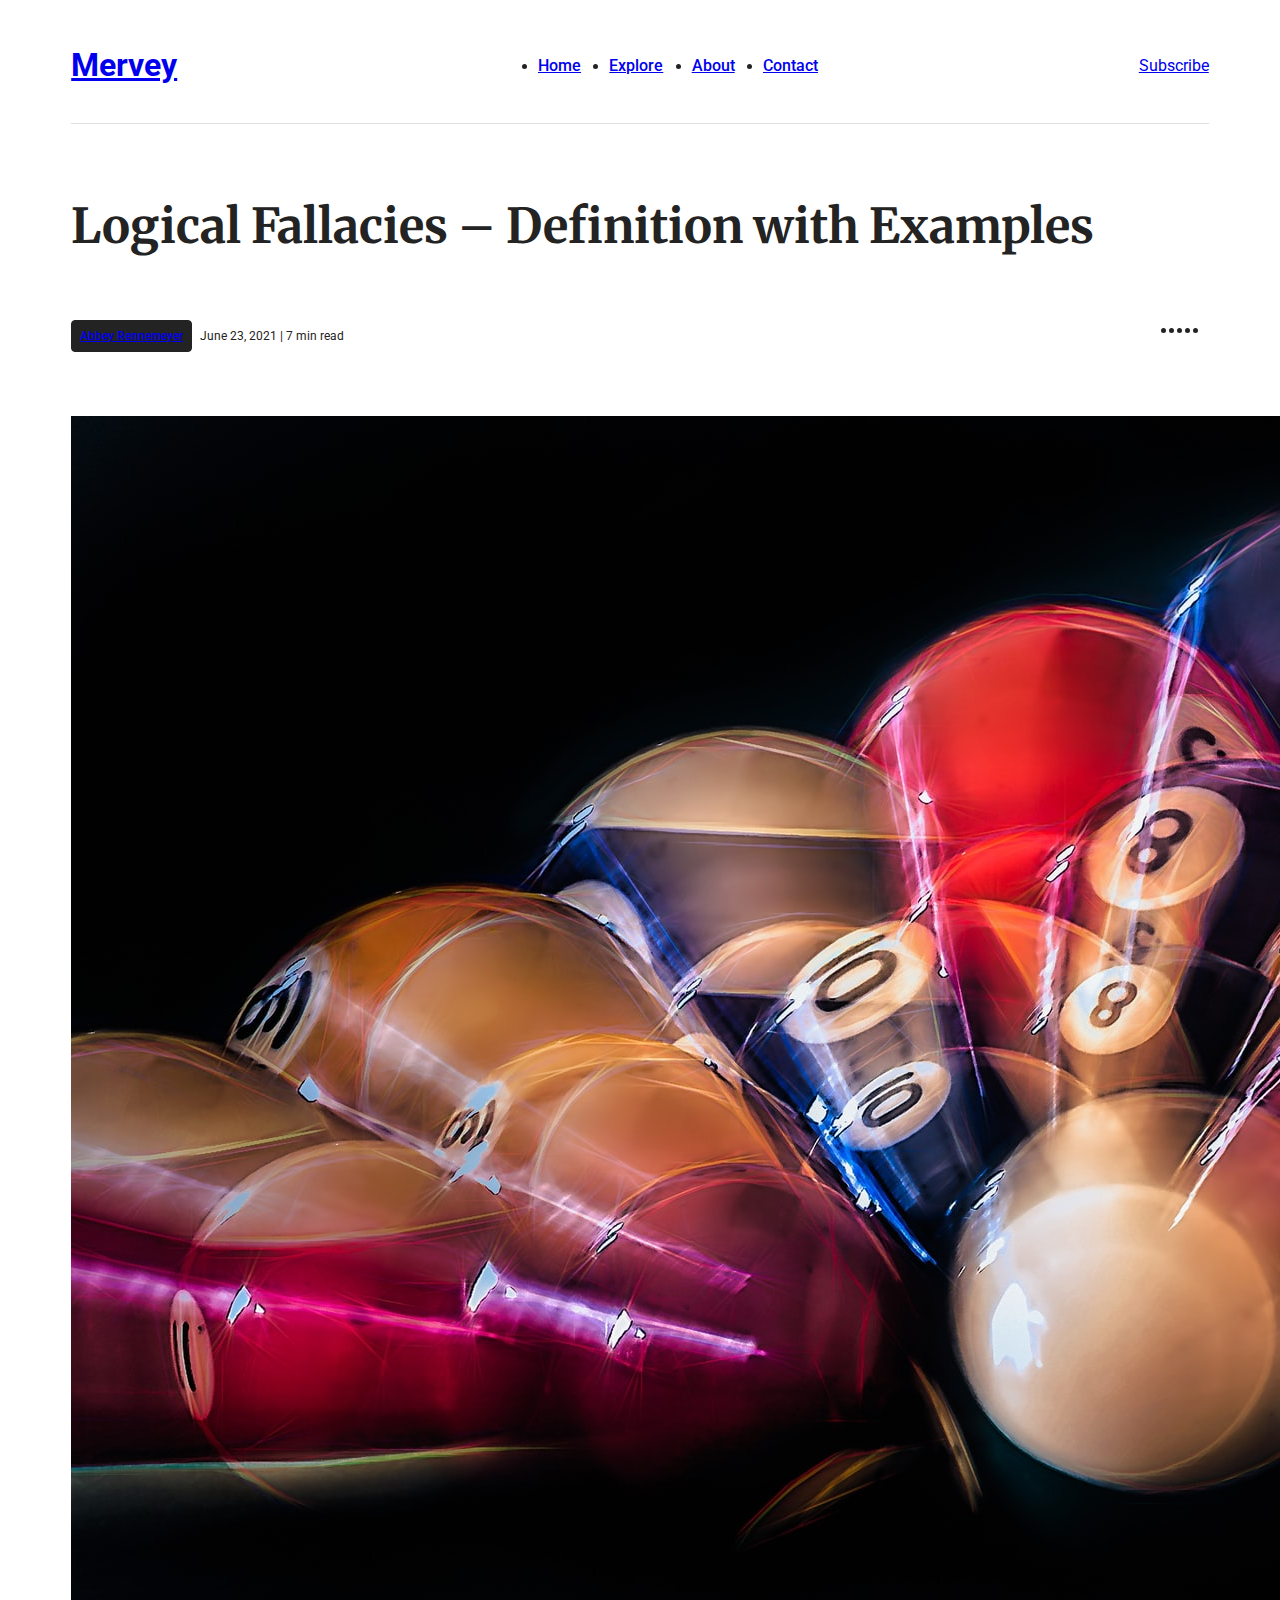
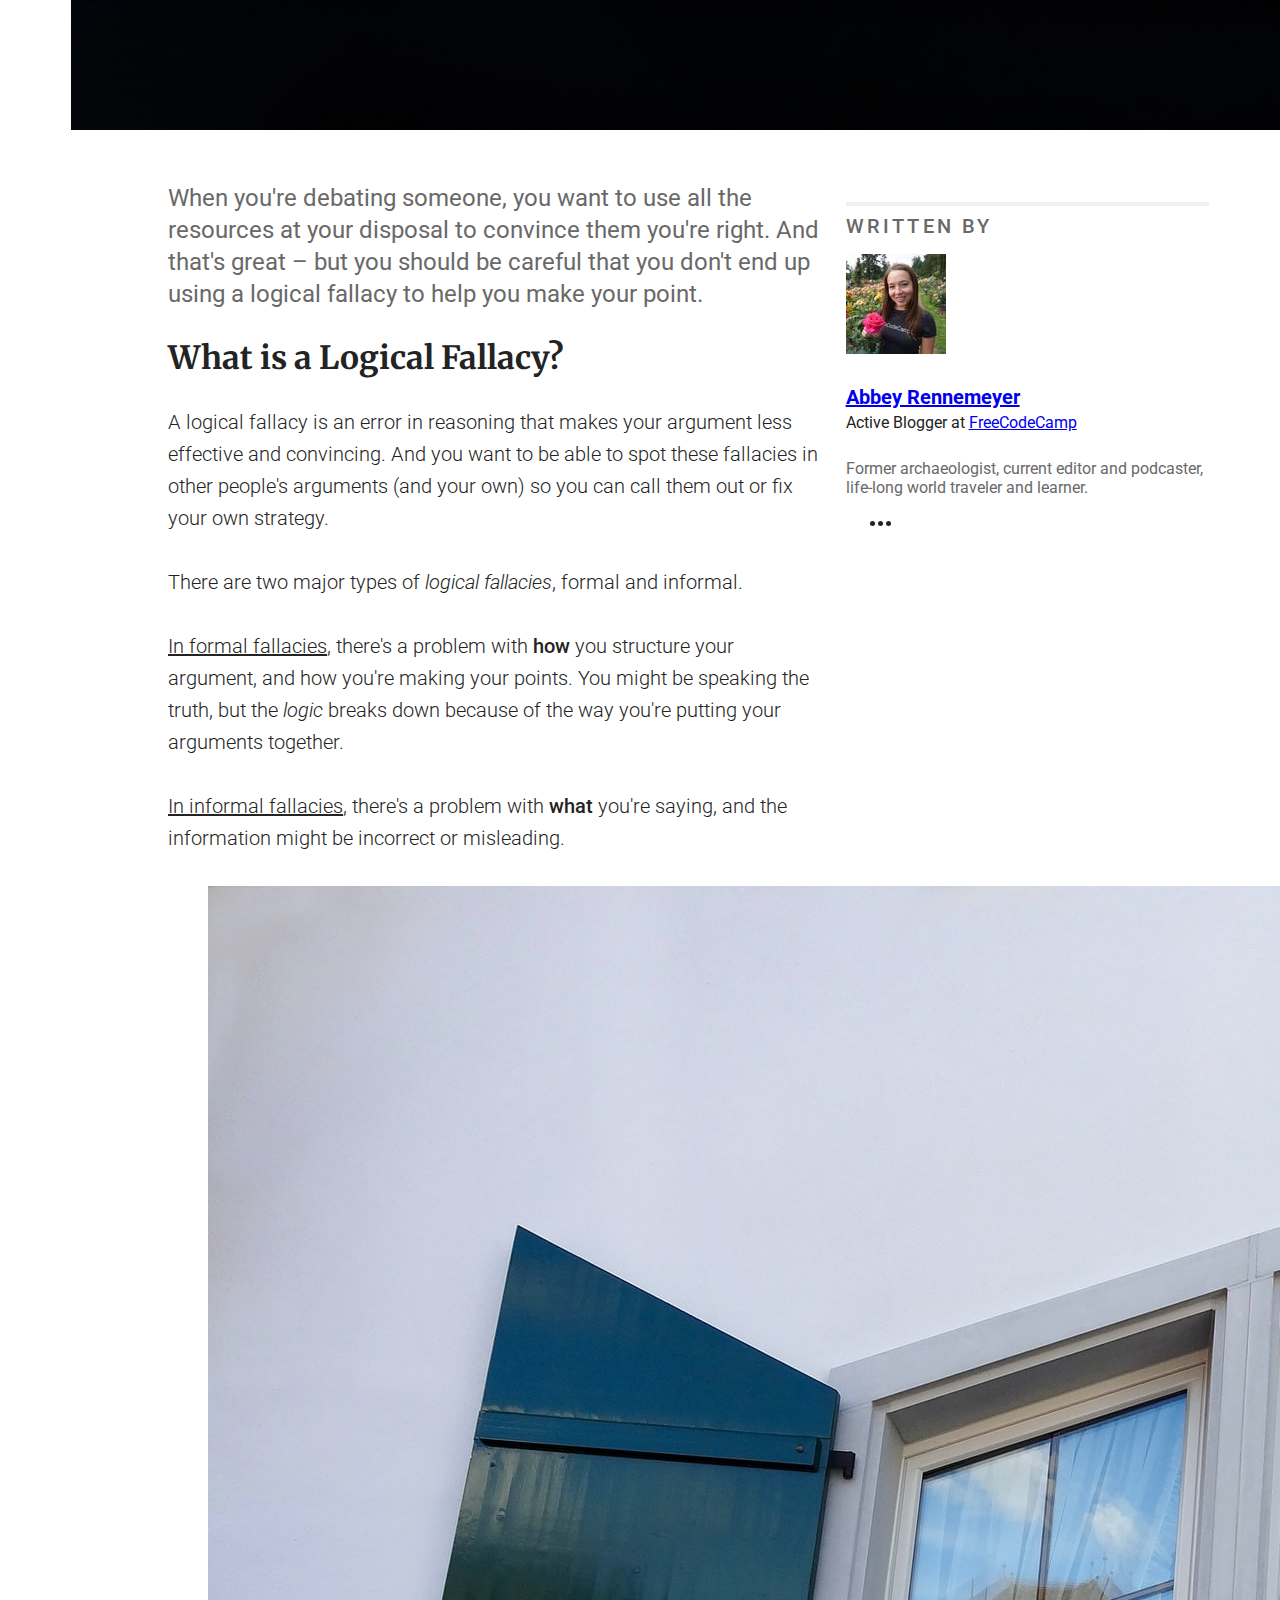
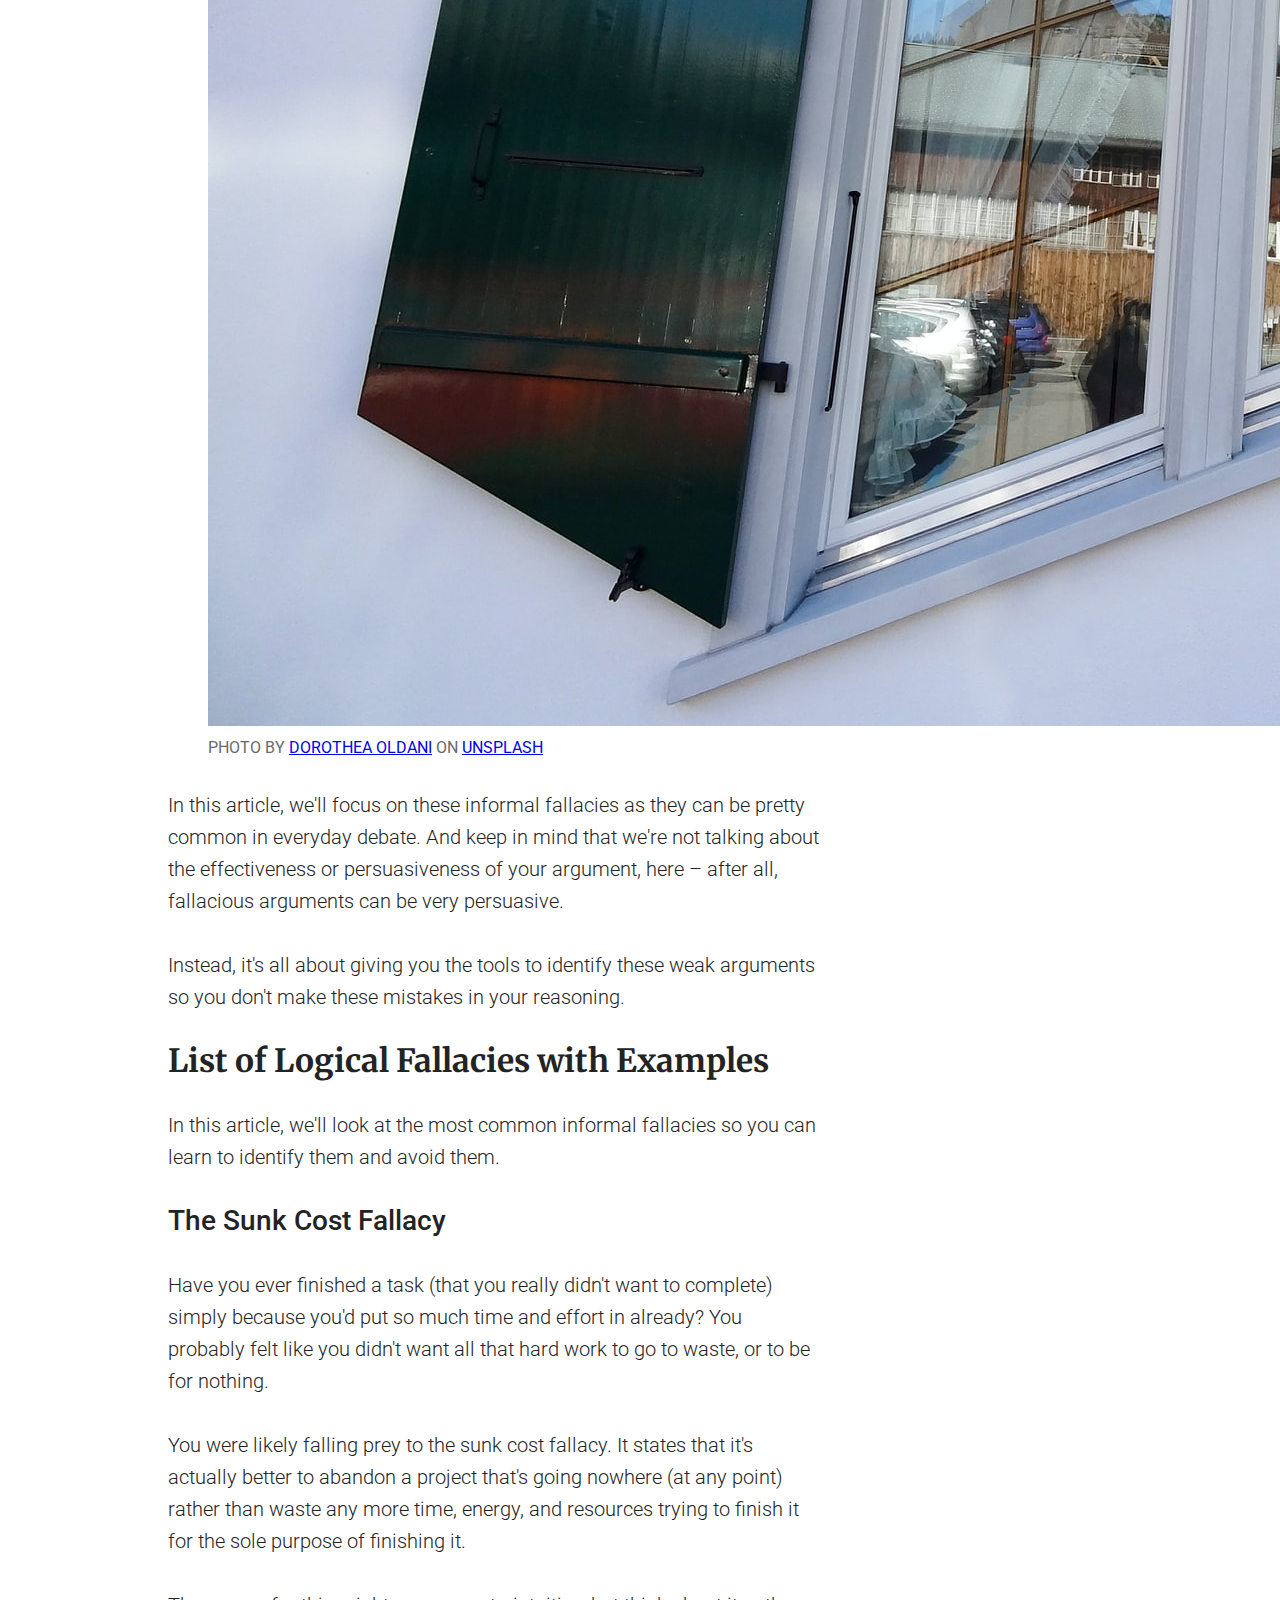
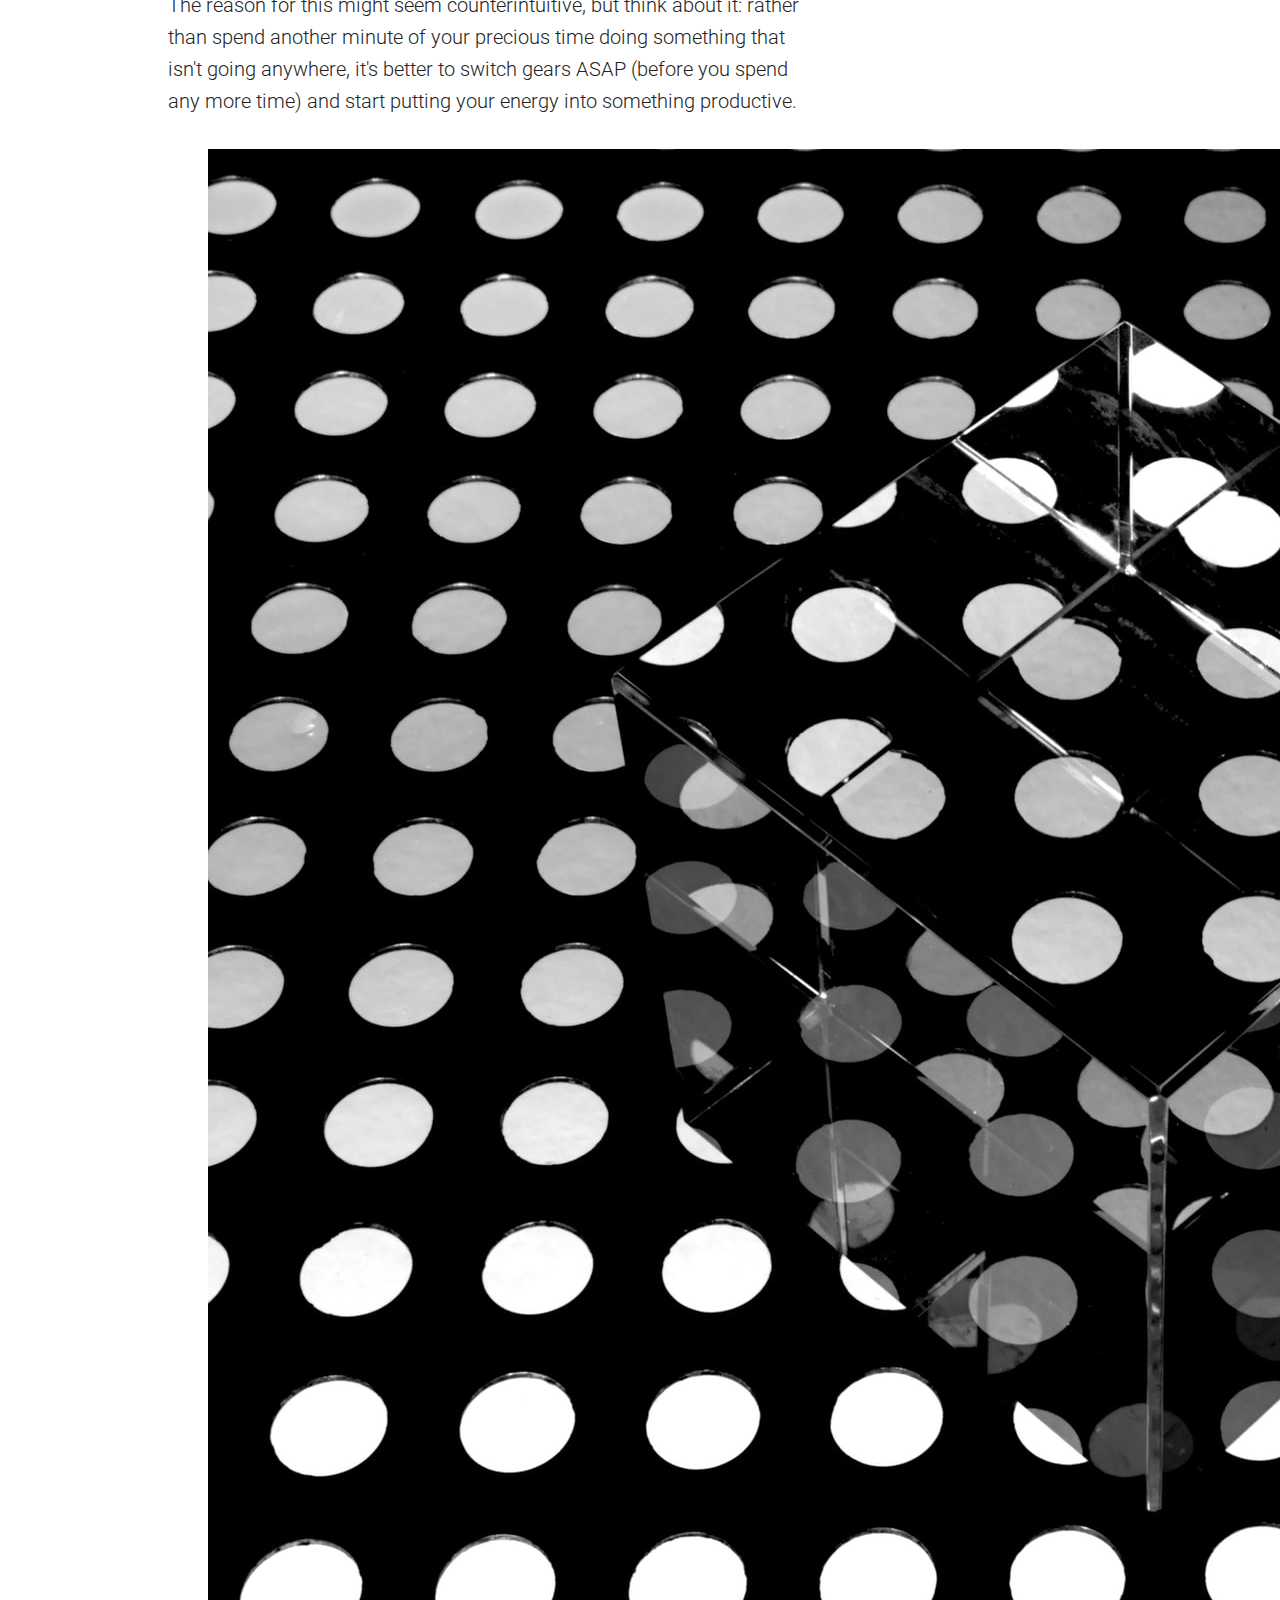
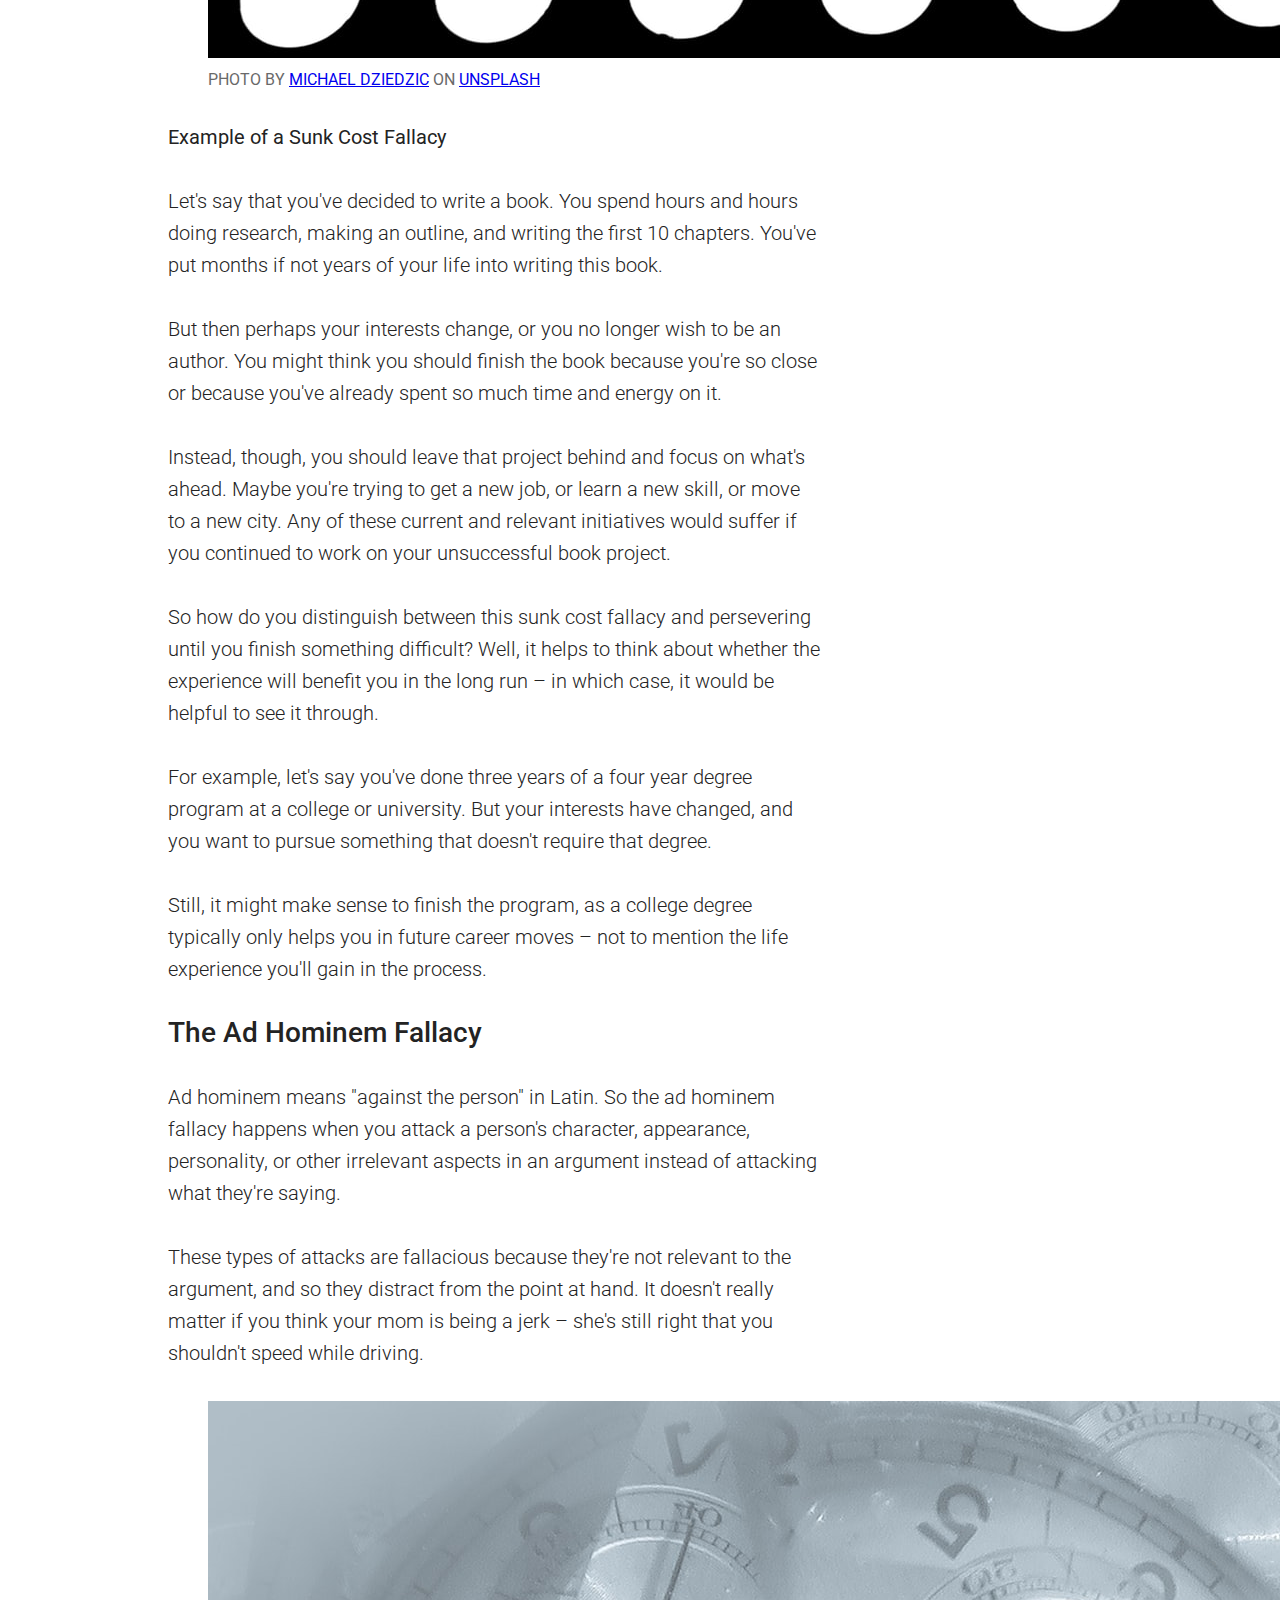
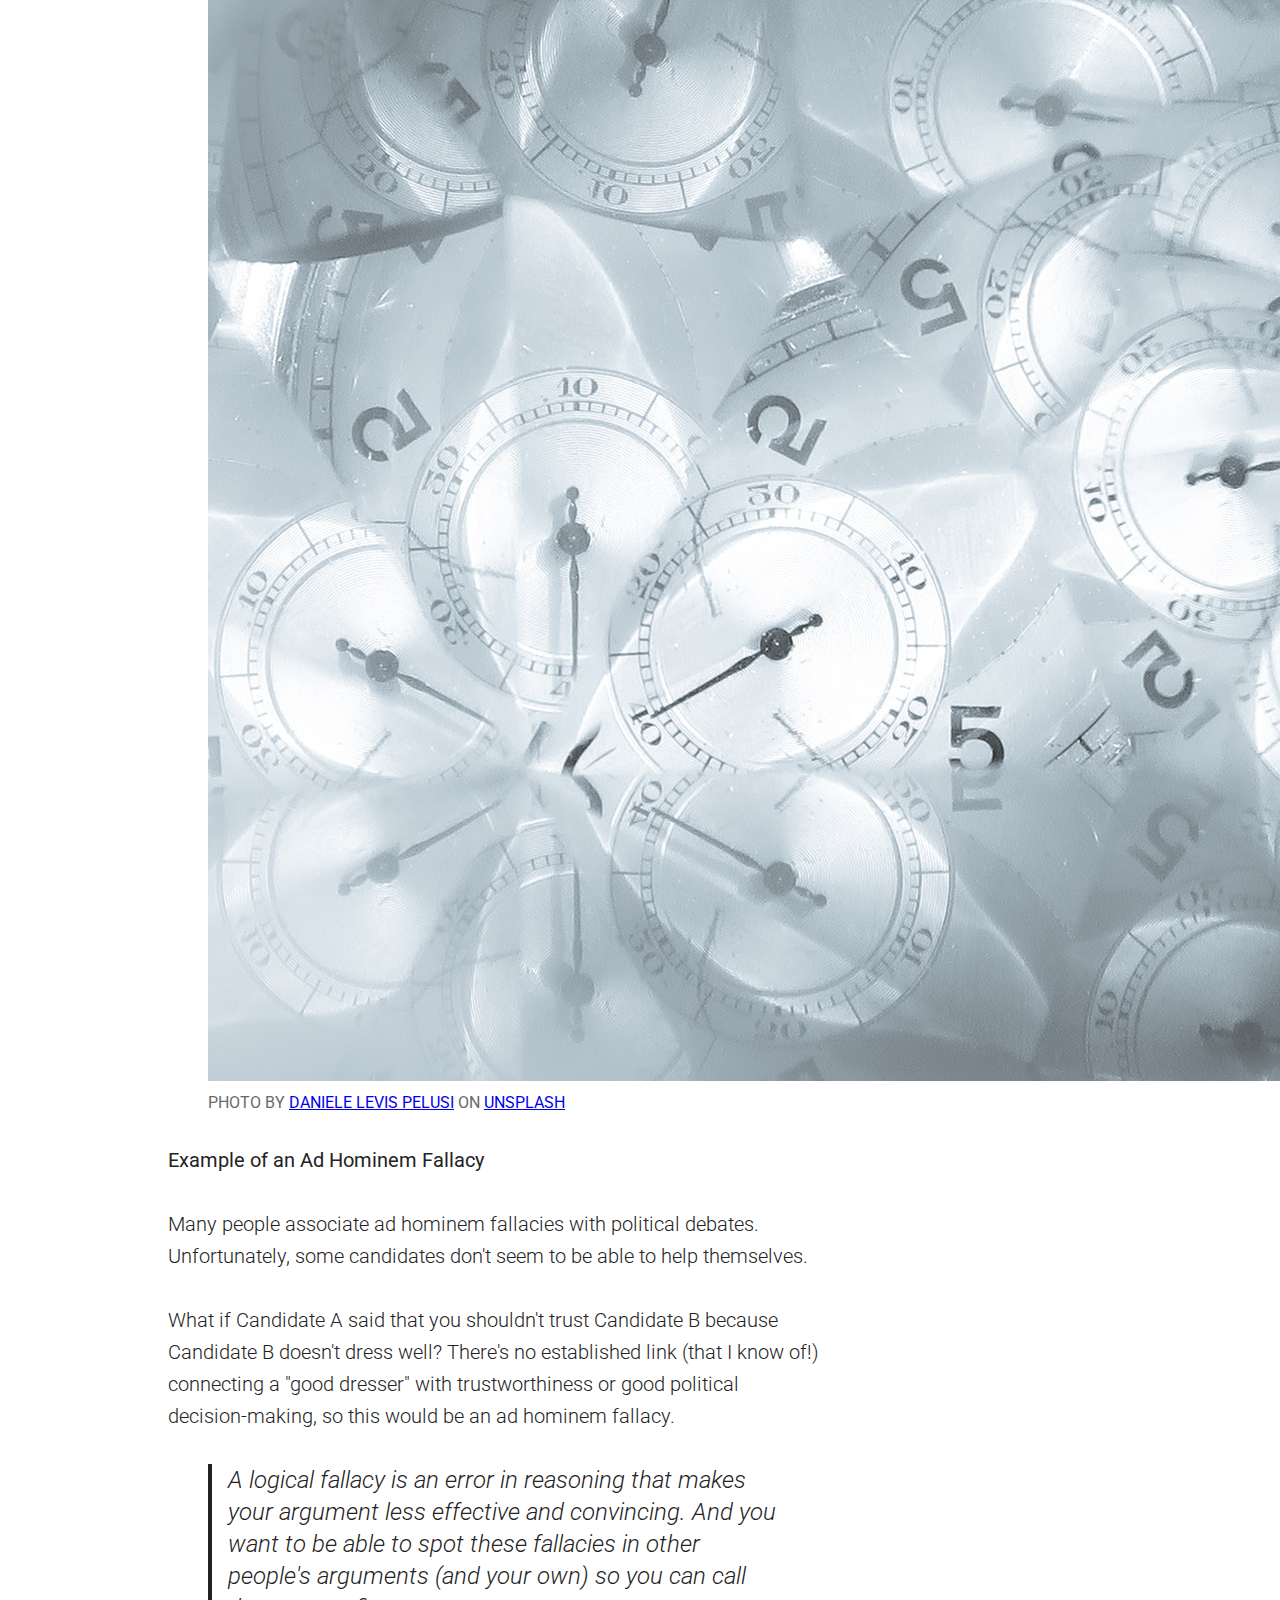
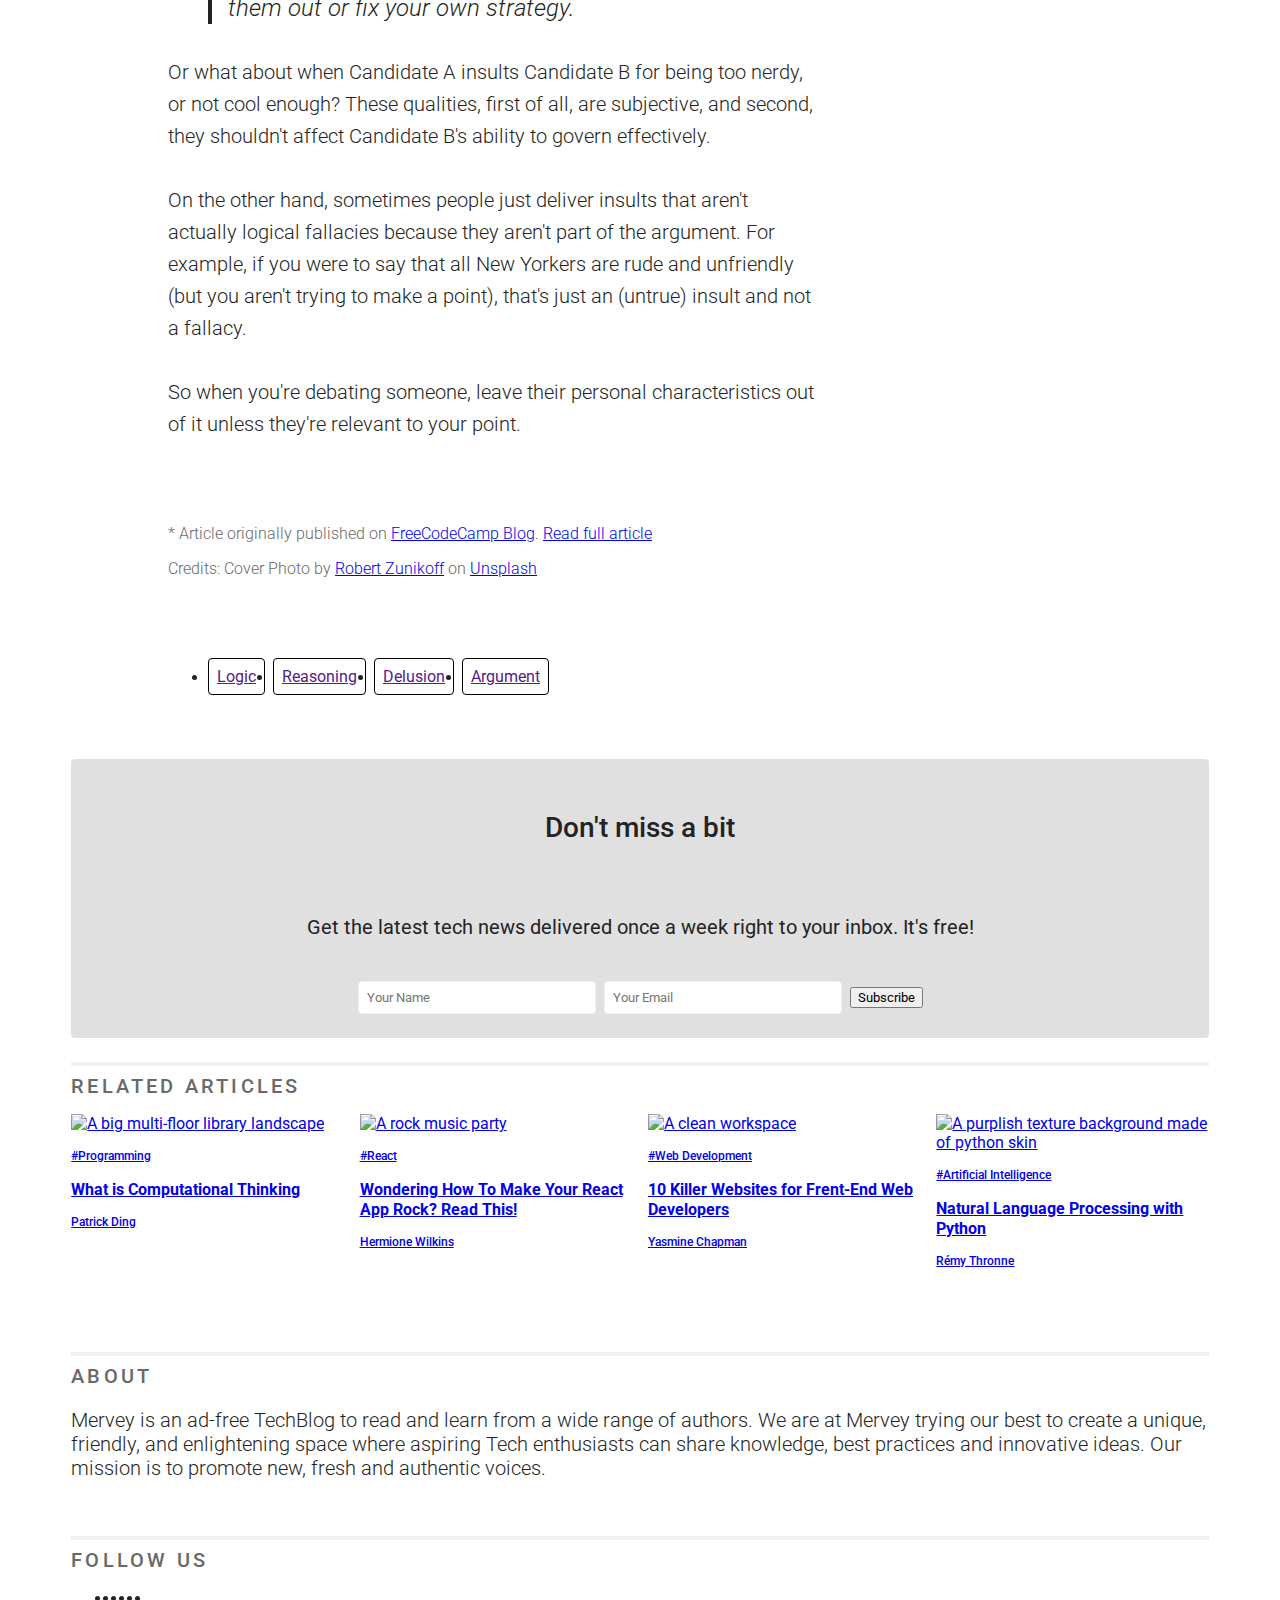
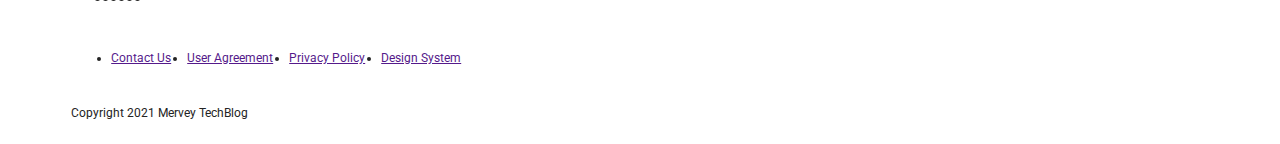
==== commit b2eda262: "fix: edit about sectio" ====
--- a/html/post.html
+++ b/html/post.html
@@ -258,7 +258,7 @@
       <div class="about">
         <div class="about-wrap">
           <H3 class="section-title">About</H3>
-          <p>Mervey is an ad-free espace to read and learn from a wide range of authors. We are at Mervey trying out best to create a unique, pleaseant, and relaxing place where you can go safely everyday. Our mission is to promote fresh and authentic voices.</p>
+          <p>Mervey is an ad-free TechBlog to read and learn from a wide range of authors. We are at Mervey trying our best to create a unique, friendly, and enlightening space where aspiring Tech enthusiasts can share knowledge, best practices and innovative ideas. Our mission is to promote new, fresh and authentic voices.</p>
         </div>
       </div>
   
